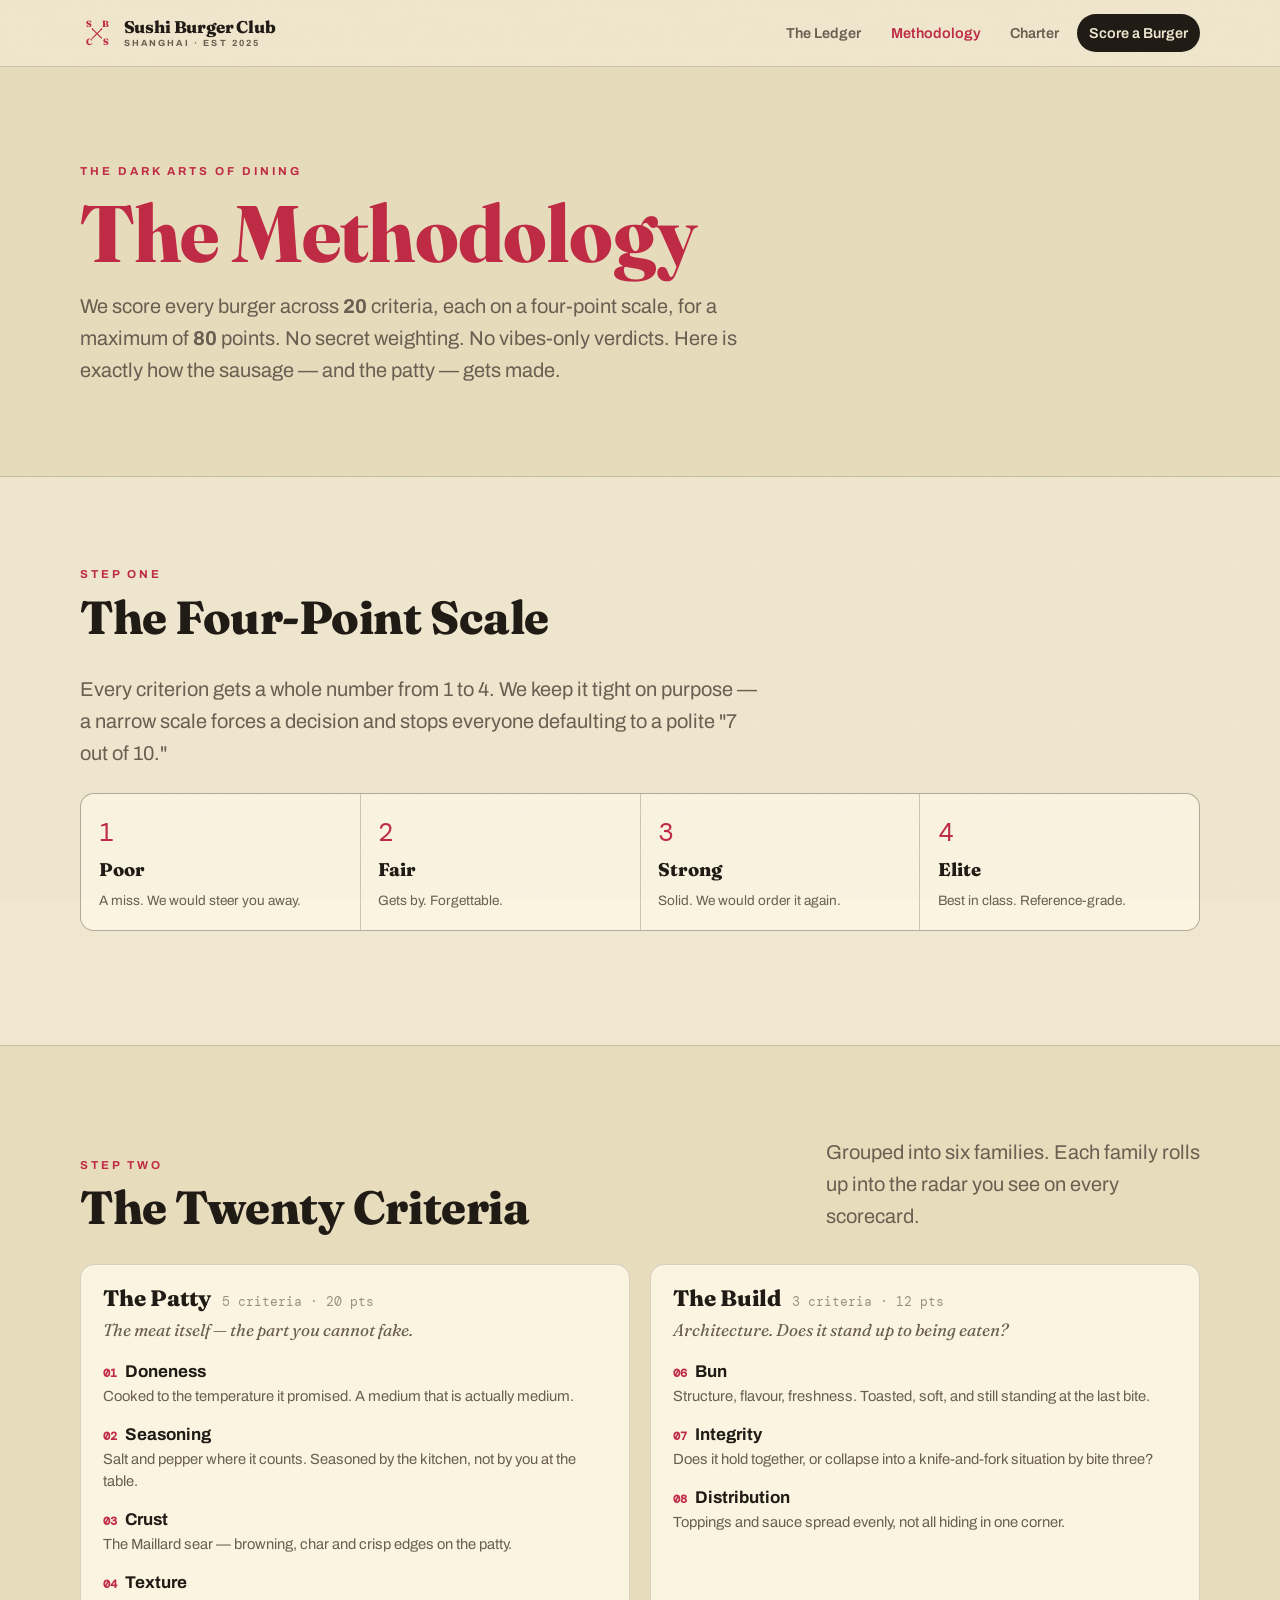
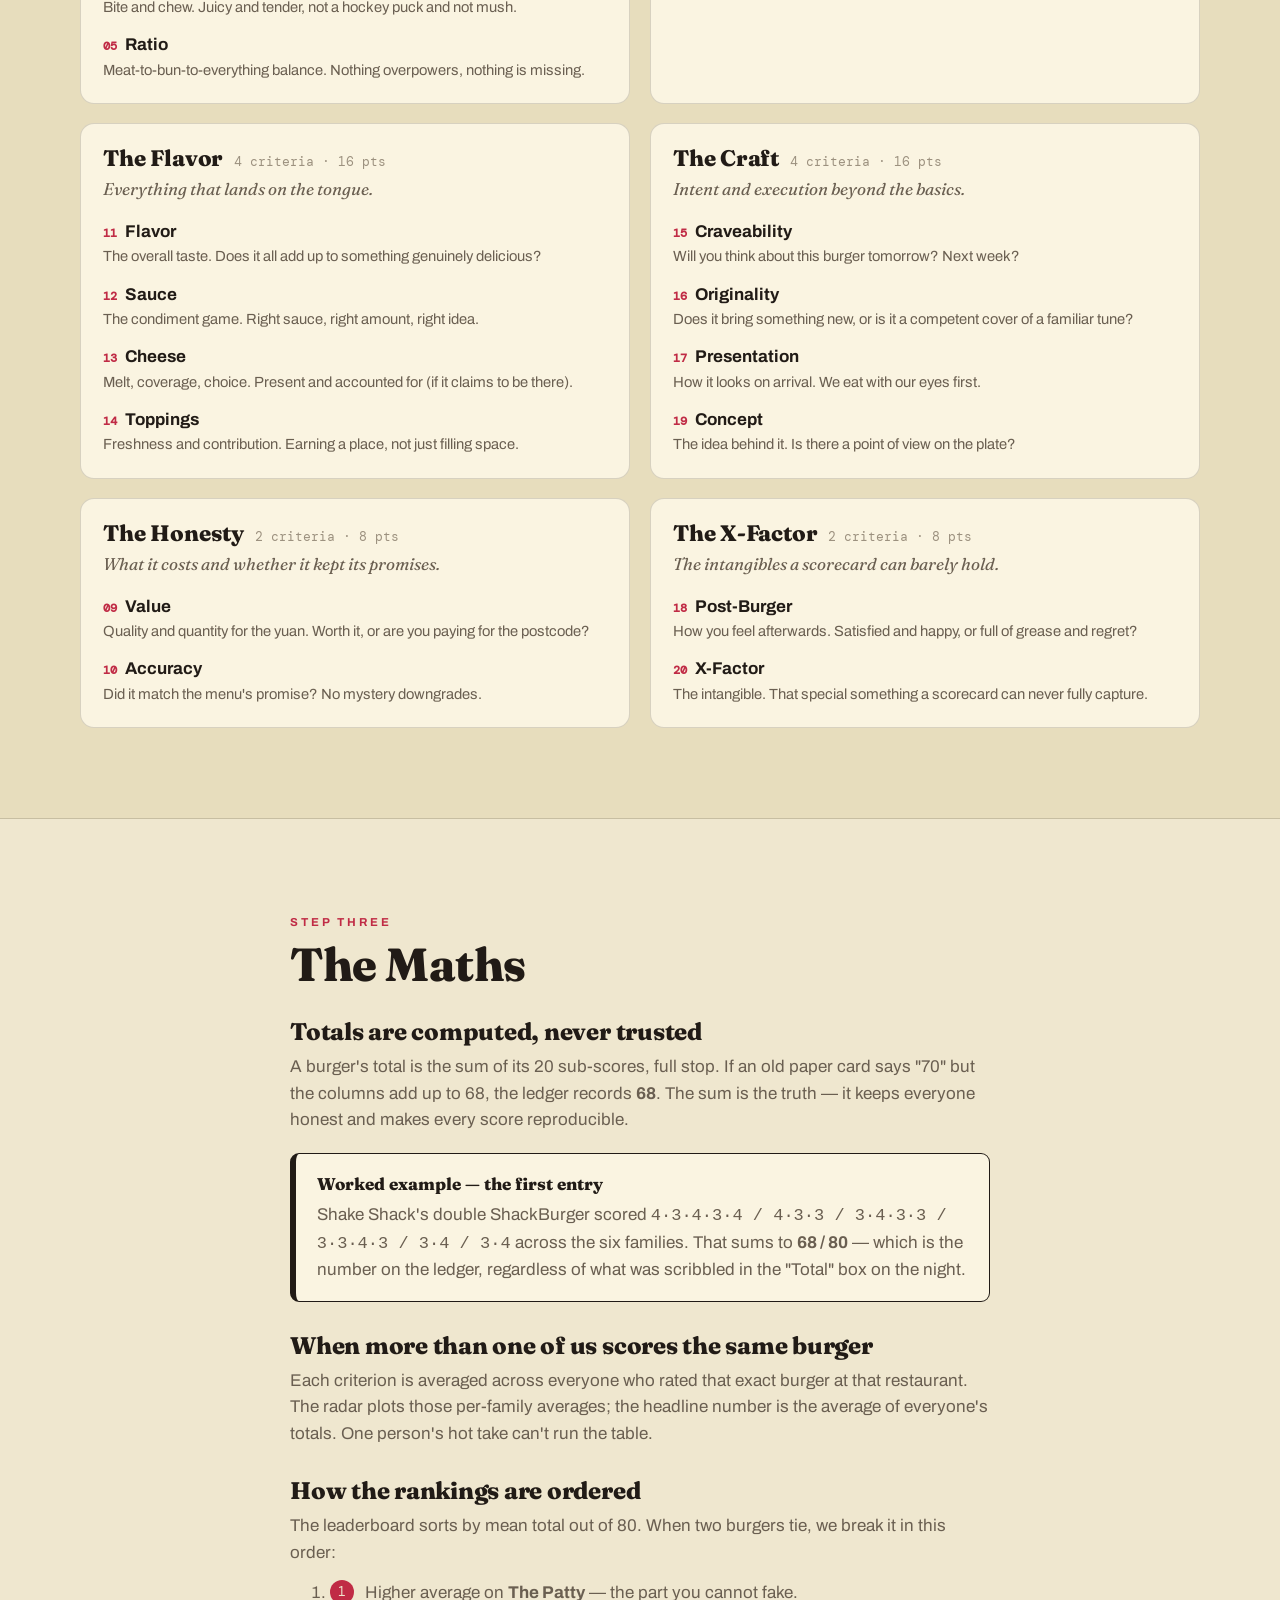
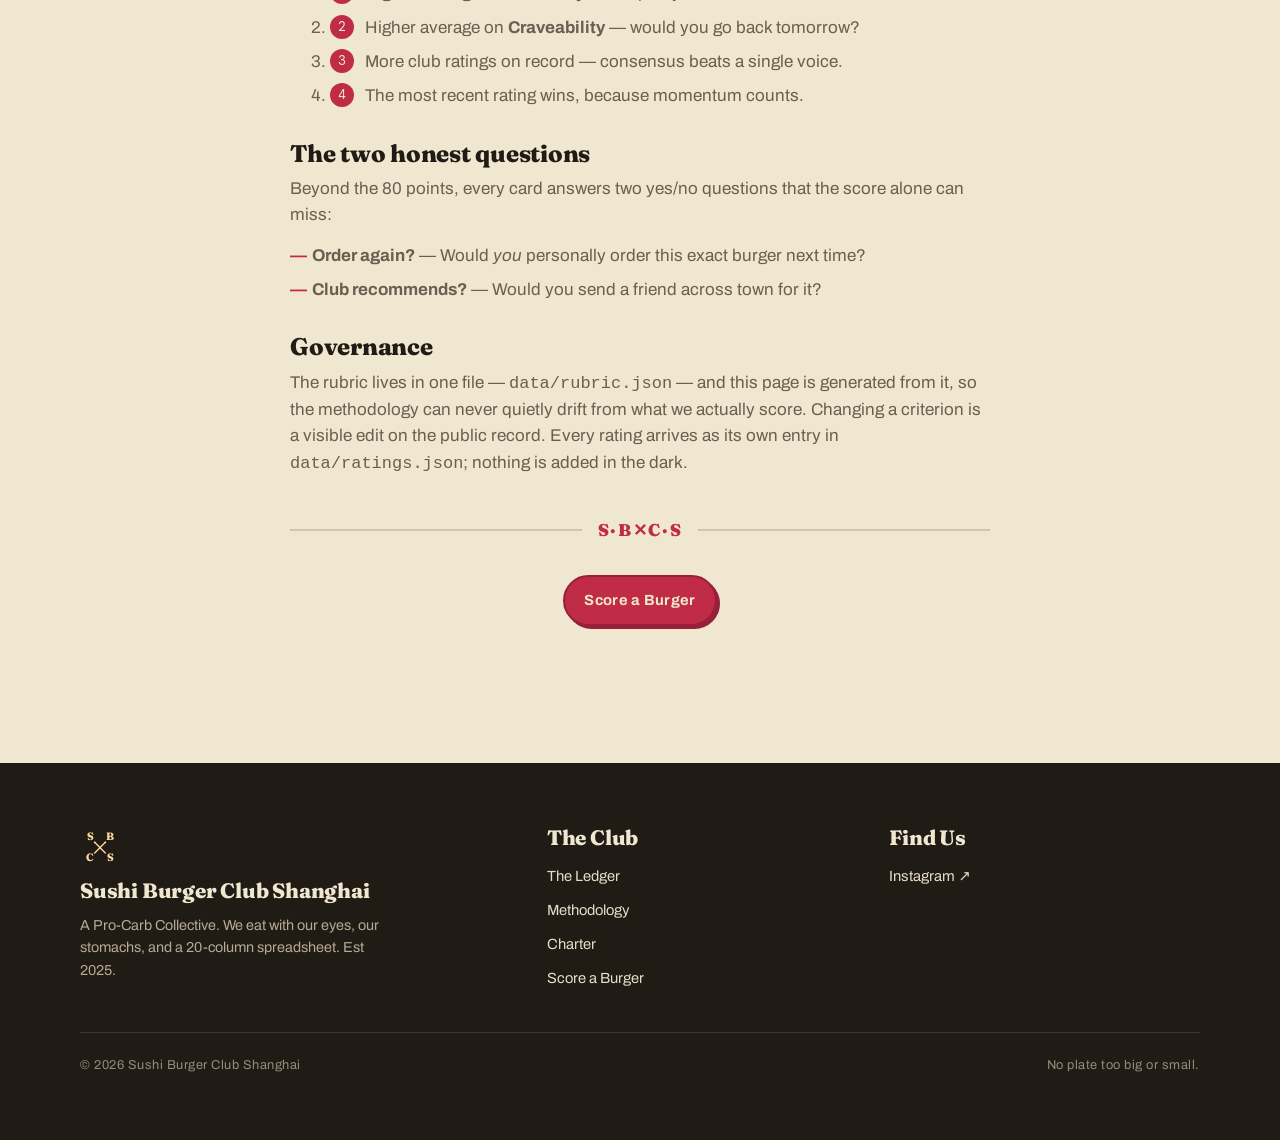
==== methodology.html @ 98be7079 "Initial commit: SBCS ledger, methodology, scorecard + Git-native backend The Sushi Burger Club Shang" ====
<!doctype html>
<html lang="en">
<head>
  <meta charset="utf-8" />
  <meta name="viewport" content="width=device-width, initial-scale=1" />
  <title>Methodology — Sushi Burger Club Shanghai</title>
  <meta name="description" content="How the Sushi Burger Club Shanghai scores a burger: 20 criteria, a 1–4 scale, and a fully transparent total. The sum is the truth." />
  <meta name="theme-color" content="#efe7cf" />
  <link rel="icon" href="assets/logo.svg" />
  <link rel="preconnect" href="https://fonts.googleapis.com" />
  <link rel="preconnect" href="https://fonts.gstatic.com" crossorigin />
  <link href="https://fonts.googleapis.com/css2?family=Archivo:ital,wght@0,400;0,500;0,600;0,700;0,800;1,500&family=DM+Mono:wght@400;500&family=Fraunces:ital,opsz,wght@0,9..144,400;0,9..144,600;0,9..144,800;0,9..144,900;1,9..144,600&display=swap" rel="stylesheet" />
  <link rel="stylesheet" href="assets/styles.css" />
</head>
<body>

  <header class="site-header">
    <nav class="wrap nav">
      <a class="brand" href="index.html" aria-label="Sushi Burger Club Shanghai home">
        <svg class="mark" viewBox="0 0 120 120" aria-hidden="true">
          <g fill="currentColor" font-family="Fraunces, Georgia, serif" font-weight="800" font-size="32" text-anchor="middle">
            <text x="30" y="40">S</text><text x="90" y="40">B</text><text x="30" y="101">C</text><text x="90" y="101">S</text>
          </g>
          <g stroke="currentColor" stroke-width="4" stroke-linecap="round"><line x1="44" y1="46" x2="76" y2="78"/><line x1="76" y1="46" x2="44" y2="78"/></g>
          <g fill="currentColor"><circle cx="44" cy="46" r="2.8"/><circle cx="76" cy="46" r="2.8"/></g>
        </svg>
        <span class="brand-text"><b>Sushi Burger Club</b><span>Shanghai · Est 2025</span></span>
      </a>
      <button class="nav-toggle" aria-label="Menu" aria-expanded="false"><span></span></button>
      <div class="nav-links" id="navLinks">
        <a href="index.html">The Ledger</a>
        <a href="methodology.html" class="active">Methodology</a>
        <a href="index.html#charter">Charter</a>
        <a href="score.html" class="cta">Score a Burger</a>
      </div>
    </nav>
  </header>

  <!-- hero -->
  <section class="band method-hero">
    <div class="wrap">
      <span class="eyebrow" data-reveal>The Dark Arts of Dining</span>
      <h1 style="font-size:clamp(2.6rem,7vw,5rem);color:var(--crimson);max-width:14ch;margin-top:.6rem" data-reveal>The Methodology</h1>
      <p class="lead" style="max-width:60ch;margin-top:1rem" data-reveal>
        We score every burger across <strong id="critTotal">20</strong> criteria, each on a four-point scale, for a maximum of
        <strong id="maxTotal">80</strong> points. No secret weighting. No vibes-only verdicts. Here is exactly how the sausage —
        and the patty — gets made.
      </p>
    </div>
  </section>

  <!-- the scale -->
  <section class="band">
    <div class="wrap">
      <div class="section-head" data-reveal>
        <div><span class="eyebrow">Step One</span><h2>The Four-Point Scale</h2></div>
      </div>
      <p class="lead" data-reveal style="max-width:62ch">Every criterion gets a whole number from 1 to 4. We keep it tight on purpose — a narrow scale forces a decision and stops everyone defaulting to a polite "7 out of 10."</p>
      <div class="scale-legend" id="scaleLegend" data-reveal></div>
    </div>
  </section>

  <!-- the 20 criteria -->
  <section class="band band--paper2">
    <div class="wrap">
      <div class="section-head" data-reveal>
        <div><span class="eyebrow">Step Two</span><h2>The Twenty Criteria</h2></div>
        <p class="lead" style="max-width:34ch">Grouped into six families. Each family rolls up into the radar you see on every scorecard.</p>
      </div>
      <div class="rubric-groups" id="rubricRoot"><!-- injected from rubric.json --></div>
    </div>
  </section>

  <!-- the maths -->
  <section class="band">
    <div class="wrap method-prose" data-reveal>
      <span class="eyebrow">Step Three</span>
      <h2 style="font-size:clamp(1.9rem,4vw,2.9rem);margin-top:.4rem">The Maths</h2>

      <h3>Totals are computed, never trusted</h3>
      <p>A burger's total is the sum of its 20 sub-scores, full stop. If an old paper card says "70" but the columns add up to 68, the ledger records <strong>68</strong>. The sum is the truth — it keeps everyone honest and makes every score reproducible.</p>

      <div class="callout">
        <div class="ct">Worked example — the first entry</div>
        <p style="margin:0">Shake Shack's double ShackBurger scored <code>4·3·4·3·4 / 4·3·3 / 3·4·3·3 / 3·3·4·3 / 3·4 / 3·4</code> across the six families. That sums to <strong>68 / 80</strong> — which is the number on the ledger, regardless of what was scribbled in the "Total" box on the night.</p>
      </div>

      <h3>When more than one of us scores the same burger</h3>
      <p>Each criterion is averaged across everyone who rated that exact burger at that restaurant. The radar plots those per-family averages; the headline number is the average of everyone's totals. One person's hot take can't run the table.</p>

      <h3>How the rankings are ordered</h3>
      <p>The leaderboard sorts by mean total out of 80. When two burgers tie, we break it in this order:</p>
      <ol>
        <li>Higher average on <strong>The Patty</strong> — the part you cannot fake.</li>
        <li>Higher average on <strong>Craveability</strong> — would you go back tomorrow?</li>
        <li>More club ratings on record — consensus beats a single voice.</li>
        <li>The most recent rating wins, because momentum counts.</li>
      </ol>

      <h3>The two honest questions</h3>
      <p>Beyond the 80 points, every card answers two yes/no questions that the score alone can miss:</p>
      <ul class="dash">
        <li><strong>Order again?</strong> — Would <em>you</em> personally order this exact burger next time?</li>
        <li><strong>Club recommends?</strong> — Would you send a friend across town for it?</li>
      </ul>

      <h3>Governance</h3>
      <p>The rubric lives in one file — <code>data/rubric.json</code> — and this page is generated from it, so the methodology can never quietly drift from what we actually score. Changing a criterion is a visible edit on the public record. Every rating arrives as its own entry in <code>data/ratings.json</code>; nothing is added in the dark.</p>

      <div class="chopstick-rule" style="margin-top:2.5rem"><span class="x">S·B✕C·S</span></div>
      <div style="text-align:center;margin-top:2rem">
        <a href="score.html" class="btn btn--crimson">Score a Burger</a>
      </div>
    </div>
  </section>

  <footer class="site-footer">
    <div class="wrap footer-grid">
      <div class="footer-col">
        <svg class="mark" viewBox="0 0 120 120" aria-hidden="true">
          <g fill="currentColor" font-family="Fraunces, Georgia, serif" font-weight="800" font-size="32" text-anchor="middle">
            <text x="30" y="40">S</text><text x="90" y="40">B</text><text x="30" y="101">C</text><text x="90" y="101">S</text>
          </g>
          <g stroke="currentColor" stroke-width="4" stroke-linecap="round"><line x1="44" y1="46" x2="76" y2="78"/><line x1="76" y1="46" x2="44" y2="78"/></g>
          <g fill="currentColor"><circle cx="44" cy="46" r="2.8"/><circle cx="76" cy="46" r="2.8"/></g>
        </svg>
        <h4>Sushi Burger Club Shanghai</h4>
        <p>A Pro-Carb Collective. We eat with our eyes, our stomachs, and a 20-column spreadsheet. Est 2025.</p>
      </div>
      <div class="footer-col">
        <h4>The Club</h4>
        <ul>
          <li><a href="index.html#leaderboard">The Ledger</a></li>
          <li><a href="methodology.html">Methodology</a></li>
          <li><a href="index.html#charter">Charter</a></li>
          <li><a href="score.html">Score a Burger</a></li>
        </ul>
      </div>
      <div class="footer-col">
        <h4>Find Us</h4>
        <ul><li><a href="https://www.instagram.com/sushi.burger.club/" target="_blank" rel="noopener">Instagram ↗</a></li></ul>
      </div>
    </div>
    <div class="wrap footer-bottom">
      <span>© <span id="year">2026</span> Sushi Burger Club Shanghai</span>
      <span>No plate too big or small.</span>
    </div>
  </footer>

  <script src="assets/app.js"></script>
</body>
</html>
---- assets/styles.css ----
/* ============================================================================
   Sushi Burger Club Shanghai — house style
   A Pro-Carb Collective · retro-editorial · cream / crimson / ink
   ========================================================================== */

:root {
  /* palette sampled from the club cover art */
  --paper:     #efe7cf;   /* page background, warm cream */
  --paper-2:   #e7ddbd;   /* deeper bands */
  --card:      #faf4e1;   /* card surface */
  --card-2:    #f4ecd3;   /* inset surface */
  --ink:       #211b16;   /* warm near-black */
  --ink-soft:  #6a5f51;   /* muted text */
  --ink-faint: #9c917f;
  --crimson:   #c02b45;   /* primary, sampled from the wordmark */
  --crimson-2: #97203a;   /* deep */
  --gold:      #d2942a;   /* accent / rules */
  --teal:      #3f7e89;   /* sushi-ribbon accent */
  --nori:      #2e4a3a;   /* deep green */
  --line:      rgba(33, 27, 22, .16);
  --line-soft: rgba(33, 27, 22, .08);

  --shadow:    0 1px 0 rgba(33,27,22,.04), 0 16px 30px -22px rgba(33,27,22,.45);
  --shadow-lg: 0 2px 0 rgba(33,27,22,.05), 0 40px 60px -36px rgba(33,27,22,.55);

  --serif: 'Fraunces', Georgia, 'Times New Roman', serif;
  --sans:  'Archivo', system-ui, -apple-system, 'Segoe UI', sans-serif;
  --mono:  'DM Mono', ui-monospace, 'SF Mono', Menlo, monospace;

  --maxw: 1120px;
  --radius: 14px;
  --radius-sm: 9px;
}

/* ----------------------------------------------------------------- reset -- */
*, *::before, *::after { box-sizing: border-box; }
* { margin: 0; }
html { -webkit-text-size-adjust: 100%; scroll-behavior: smooth; }
body {
  font-family: var(--sans);
  background: var(--paper);
  color: var(--ink);
  line-height: 1.55;
  font-size: 17px;
  -webkit-font-smoothing: antialiased;
  text-rendering: optimizeLegibility;
  overflow-x: hidden;
}
img, svg { display: block; max-width: 100%; }
a { color: inherit; text-decoration: none; }
button { font: inherit; color: inherit; cursor: pointer; background: none; border: none; }
input, select, textarea { font: inherit; color: inherit; }
ul { list-style: none; padding: 0; }

/* paper grain overlay */
body::before {
  content: "";
  position: fixed; inset: 0; z-index: 9999; pointer-events: none;
  opacity: .05; mix-blend-mode: multiply;
  background-image: url("data:image/svg+xml,%3Csvg xmlns='http://www.w3.org/2000/svg' width='160' height='160'%3E%3Cfilter id='n'%3E%3CfeTurbulence type='fractalNoise' baseFrequency='0.85' numOctaves='2' stitchTiles='stitch'/%3E%3C/filter%3E%3Crect width='100%25' height='100%25' filter='url(%23n)'/%3E%3C/svg%3E");
}

/* ------------------------------------------------------------ typography -- */
h1, h2, h3, h4 { font-family: var(--serif); font-weight: 800; line-height: 1.02; letter-spacing: -.01em; }
.font-mono { font-family: var(--mono); }

.eyebrow {
  font-family: var(--sans);
  font-weight: 700;
  text-transform: uppercase;
  letter-spacing: .26em;
  font-size: .72rem;
  color: var(--crimson);
}
.eyebrow.muted { color: var(--ink-soft); }

.lead { font-size: clamp(1.05rem, 1.6vw, 1.25rem); color: var(--ink-soft); line-height: 1.6; }

/* -------------------------------------------------------------- layout ---- */
.wrap { width: min(100% - 2.4rem, var(--maxw)); margin-inline: auto; }
.band { padding-block: clamp(3.2rem, 7vw, 5.6rem); }
.band--paper2 { background: var(--paper-2); border-block: 1px solid var(--line); }
.section-head { display: flex; align-items: flex-end; justify-content: space-between; gap: 1.5rem; flex-wrap: wrap; margin-bottom: 2rem; }
.section-head h2 { font-size: clamp(1.9rem, 4vw, 2.9rem); }
.section-head .eyebrow { display: block; margin-bottom: .6rem; }

.rule { height: 1px; background: var(--line); border: 0; }
.rule-dashed { border: 0; border-top: 2px dashed var(--line); }

/* chopstick divider */
.chopstick-rule { display: flex; align-items: center; gap: 1rem; color: var(--ink-faint); }
.chopstick-rule::before, .chopstick-rule::after { content: ""; flex: 1; height: 2px; background: var(--line); }
.chopstick-rule .x { font-family: var(--serif); color: var(--crimson); font-weight: 900; letter-spacing: .1em; }

/* ---------------------------------------------------------------- tags ---- */
.tag {
  display: inline-flex; align-items: center; gap: .4em;
  font-family: var(--sans); font-weight: 700;
  text-transform: uppercase; letter-spacing: .14em; font-size: .66rem;
  padding: .34em .7em; border-radius: 999px;
  border: 1.5px solid var(--ink); background: transparent; color: var(--ink);
  white-space: nowrap;
}
.tag--crimson { border-color: var(--crimson); color: var(--crimson); }
.tag--solid  { background: var(--ink); color: var(--paper); border-color: var(--ink); }
.tag--gold   { border-color: var(--gold); color: #8a5e10; }
.tag--teal   { border-color: var(--teal); color: var(--teal); }

.est {
  font-family: var(--sans); font-weight: 700; font-size: .62rem;
  letter-spacing: .28em; text-transform: uppercase;
  border: 1.5px solid var(--ink); padding: .26em .55em; color: var(--ink);
  display: inline-block;
}

/* starburst badge */
.starburst {
  --c: var(--crimson);
  display: grid; place-items: center; text-align: center;
  width: 122px; height: 122px; color: var(--paper);
  background: var(--c);
  font-family: var(--serif); font-style: italic; font-weight: 800;
  font-size: .82rem; line-height: 1.12; letter-spacing: .01em;
  padding: 1rem; transform: rotate(-9deg);
  clip-path: polygon(100% 50%,89.6% 58.8%,96.5% 70.7%,83.4% 73.6%,85.4% 86.9%,72.5% 83.2%,69.1% 96.2%,58.8% 87.6%,50% 100%,41.2% 87.6%,30.9% 96.2%,27.5% 83.2%,14.6% 86.9%,16.6% 73.6%,3.5% 70.7%,10.4% 58.8%,0% 50%,10.4% 41.2%,3.5% 29.3%,16.6% 26.4%,14.6% 13.1%,27.5% 16.8%,30.9% 3.8%,41.2% 12.4%,50% 0%,58.8% 12.4%,69.1% 3.8%,72.5% 16.8%,85.4% 13.1%,83.4% 26.4%,96.5% 29.3%,89.6% 41.2%);
}

/* --------------------------------------------------------------- buttons -- */
.btn {
  display: inline-flex; align-items: center; gap: .55em;
  font-family: var(--sans); font-weight: 700; font-size: .92rem;
  letter-spacing: .02em;
  padding: .8em 1.3em; border-radius: 999px;
  border: 2px solid var(--ink); background: var(--card);
  transition: transform .15s ease, box-shadow .15s ease, background .15s ease, color .15s ease;
  box-shadow: 3px 3px 0 var(--ink);
}
.btn:hover { transform: translate(-1px,-1px); box-shadow: 5px 5px 0 var(--ink); }
.btn:active { transform: translate(2px,2px); box-shadow: 1px 1px 0 var(--ink); }
.btn--crimson { background: var(--crimson); color: var(--paper); border-color: var(--crimson-2); box-shadow: 3px 3px 0 var(--crimson-2); }
.btn--crimson:hover { box-shadow: 5px 5px 0 var(--crimson-2); }
.btn--crimson:active { box-shadow: 1px 1px 0 var(--crimson-2); }
.btn--ghost { background: transparent; box-shadow: none; }
.btn--ghost:hover { background: var(--card); box-shadow: 3px 3px 0 var(--ink); }
.btn--sm { padding: .55em .95em; font-size: .82rem; box-shadow: 2px 2px 0 var(--ink); }

/* ---------------------------------------------------------------- header -- */
.site-header {
  position: sticky; top: 0; z-index: 100;
  background: color-mix(in srgb, var(--paper) 88%, transparent);
  backdrop-filter: saturate(1.2) blur(10px);
  border-bottom: 1px solid var(--line);
}
.nav { display: flex; align-items: center; justify-content: space-between; height: 66px; }
.brand { display: flex; align-items: center; gap: .6rem; }
.brand .mark { width: 34px; height: 34px; color: var(--crimson); }
.brand .brand-text { display: flex; flex-direction: column; line-height: 1; }
.brand .brand-text b { font-family: var(--serif); font-weight: 800; font-size: 1.06rem; letter-spacing: -.01em; }
.brand .brand-text span { font-size: .56rem; font-weight: 700; letter-spacing: .24em; text-transform: uppercase; color: var(--ink-soft); margin-top: 3px; }
.nav-links { display: flex; align-items: center; gap: .35rem; }
.nav-links a {
  font-family: var(--sans); font-weight: 600; font-size: .9rem;
  padding: .5rem .75rem; border-radius: 999px; color: var(--ink-soft);
  transition: color .15s, background .15s;
}
.nav-links a:hover { color: var(--ink); background: var(--card); }
.nav-links a.active { color: var(--crimson); }
.nav-links a.cta { color: var(--paper); background: var(--ink); }
.nav-links a.cta:hover { background: var(--crimson); }
.nav-toggle { display: none; width: 42px; height: 42px; border-radius: 10px; border: 1.5px solid var(--line); }
.nav-toggle span, .nav-toggle span::before, .nav-toggle span::after {
  content: ""; display: block; width: 18px; height: 2px; background: var(--ink); margin-inline: auto; position: relative;
}
.nav-toggle span::before { position: absolute; top: -6px; } .nav-toggle span::after { position: absolute; top: 6px; }

/* ----------------------------------------------------------------- hero --- */
.hero { position: relative; padding-top: clamp(2.5rem, 6vw, 4.5rem); padding-bottom: clamp(2.5rem, 5vw, 4rem); overflow: hidden; }
.hero-grid { display: grid; grid-template-columns: 1.15fr .85fr; gap: clamp(1.5rem, 4vw, 3.5rem); align-items: center; }
.hero-kicker { display: flex; align-items: center; gap: .8rem; margin-bottom: 1.4rem; flex-wrap: wrap; }
.hero h1 {
  font-size: clamp(3rem, 8.5vw, 6.4rem);
  color: var(--crimson);
  letter-spacing: -.02em; line-height: .92;
  font-variation-settings: "SOFT" 0, "WONK" 1;
}
.hero h1 .sh { color: var(--ink); display: block; }
.hero .tagline { font-family: var(--serif); font-style: italic; font-weight: 600; font-size: clamp(1.15rem, 2.4vw, 1.6rem); margin-top: 1rem; color: var(--ink); }
.hero .blurb { margin-top: 1.2rem; max-width: 46ch; }
.hero .hero-actions { display: flex; gap: .8rem; margin-top: 1.8rem; flex-wrap: wrap; }
.hero-figure { position: relative; }
.hero-figure .cover {
  width: 100%; border-radius: var(--radius); border: 2px solid var(--ink);
  box-shadow: var(--shadow-lg); background: #fbf8e3;
}
.hero-figure .starburst { position: absolute; top: -22px; left: -22px; z-index: 2; }
.hero-foot { display: flex; align-items: center; gap: 1.2rem; margin-top: 2.4rem; flex-wrap: wrap; color: var(--ink-soft); font-weight: 600; font-size: .8rem; letter-spacing: .16em; text-transform: uppercase; }
.hero-foot .dot { width: 5px; height: 5px; border-radius: 50%; background: var(--crimson); }

/* ----------------------------------------------------------------- stats -- */
.stats { display: grid; grid-template-columns: repeat(4, 1fr); gap: 1px; background: var(--line); border: 1px solid var(--line); border-radius: var(--radius); overflow: hidden; }
.stat { background: var(--card); padding: 1.5rem 1.4rem; }
.stat .num { font-family: var(--serif); font-weight: 900; font-size: clamp(2rem, 4.5vw, 3rem); color: var(--crimson); line-height: 1; }
.stat .lbl { display: block; margin-top: .5rem; font-weight: 600; font-size: .78rem; letter-spacing: .14em; text-transform: uppercase; color: var(--ink-soft); }
.stat .sub { display:block; margin-top: .2rem; font-size: .82rem; color: var(--ink-faint); }

/* ----------------------------------------------------------- leaderboard -- */
.lb-controls { display: flex; gap: .6rem; align-items: center; flex-wrap: wrap; margin-bottom: 1.4rem; }
.lb-controls .field-inline { display: inline-flex; align-items: center; gap: .45rem; }
.lb-controls label { font-size: .74rem; font-weight: 700; letter-spacing: .12em; text-transform: uppercase; color: var(--ink-soft); }
.select, .input {
  font-family: var(--sans); font-size: .9rem; font-weight: 500;
  background: var(--card); border: 1.5px solid var(--line); border-radius: 999px;
  padding: .5em .9em; color: var(--ink);
}
.select:focus, .input:focus { outline: 2px solid var(--crimson); outline-offset: 1px; border-color: var(--crimson); }
.lb-search { flex: 1; min-width: 180px; border-radius: 999px; }

.leaderboard { display: flex; flex-direction: column; gap: .8rem; }
.lb-row {
  display: grid; grid-template-columns: 54px 1fr auto;
  align-items: center; gap: 1rem;
  background: var(--card); border: 1.5px solid var(--line); border-radius: var(--radius);
  padding: 1rem 1.2rem; cursor: pointer;
  transition: border-color .15s, box-shadow .15s, transform .15s;
}
.lb-row:hover { border-color: var(--ink); box-shadow: var(--shadow); transform: translateY(-2px); }
.lb-row[aria-expanded="true"] { border-color: var(--crimson); border-bottom-left-radius: 0; border-bottom-right-radius: 0; box-shadow: var(--shadow); }
.lb-rank { font-family: var(--serif); font-weight: 900; font-size: 1.9rem; color: var(--ink-faint); text-align: center; line-height: 1; }
.lb-row:nth-child(1) .lb-rank, .lb-rank.is-top { color: var(--crimson); }
.lb-main .name { font-family: var(--serif); font-weight: 800; font-size: 1.25rem; line-height: 1.1; }
.lb-main .sub { font-size: .85rem; color: var(--ink-soft); margin-top: .25rem; }
.lb-main .meta { display: flex; gap: .4rem; flex-wrap: wrap; margin-top: .55rem; }
.lb-score { text-align: right; display: flex; flex-direction: column; align-items: flex-end; gap: .25rem; }
.lb-score .val { font-family: var(--mono); font-weight: 500; font-size: 1.85rem; color: var(--ink); line-height: 1; }
.lb-score .val b { color: var(--crimson); font-weight: 500; }
.lb-score .of { font-size: .72rem; color: var(--ink-faint); letter-spacing: .1em; }
.score-bar { width: 120px; height: 7px; border-radius: 999px; background: var(--card-2); overflow: hidden; border: 1px solid var(--line-soft); }
.score-bar > i { display: block; height: 100%; background: linear-gradient(90deg, var(--gold), var(--crimson)); border-radius: 999px; }

/* expanded detail */
.lb-detail {
  background: var(--card); border: 1.5px solid var(--crimson); border-top: none;
  border-bottom-left-radius: var(--radius); border-bottom-right-radius: var(--radius);
  padding: 1.4rem 1.4rem 1.6rem; margin-top: -.8rem; margin-bottom: .2rem;
  display: grid; grid-template-columns: 280px 1fr; gap: 1.8rem;
}
.detail-radar { display: flex; flex-direction: column; align-items: center; gap: .8rem; }
.detail-radar svg { width: 100%; max-width: 260px; height: auto; }
.detail-radar .legend { font-size: .76rem; color: var(--ink-soft); text-align: center; }
.detail-bars { display: grid; grid-template-columns: 1fr; gap: 1.3rem; }
.group-block .group-head { display: flex; align-items: baseline; justify-content: space-between; gap: .8rem; border-bottom: 2px solid var(--line); padding-bottom: .4rem; margin-bottom: .7rem; }
.group-block .group-head h4 { font-size: 1.05rem; }
.group-block .group-head .g-avg { font-family: var(--mono); font-size: .85rem; color: var(--crimson); }
.crit-grid { display: grid; grid-template-columns: repeat(auto-fill, minmax(180px, 1fr)); gap: .55rem .9rem; }
.crit { display: grid; grid-template-columns: 1fr auto; align-items: center; gap: .5rem; }
.crit .c-label { font-size: .82rem; color: var(--ink-soft); }
.crit .pips { display: inline-flex; gap: 3px; }
.crit .pip { width: 9px; height: 9px; border-radius: 2px; background: var(--card-2); border: 1px solid var(--line); }
.crit .pip.on { background: var(--crimson); border-color: var(--crimson-2); }
.detail-notes { grid-column: 1 / -1; }
.note-card { background: var(--card-2); border-left: 3px solid var(--gold); padding: .8rem 1rem; border-radius: 0 var(--radius-sm) var(--radius-sm) 0; }
.note-card .who { font-weight: 700; font-size: .82rem; letter-spacing: .04em; }
.note-card .who .date { color: var(--ink-faint); font-weight: 500; }
.note-card p { margin-top: .25rem; color: var(--ink-soft); font-size: .92rem; }
.verdicts { display: flex; gap: .8rem; flex-wrap: wrap; margin-top: .2rem; }
.verdict { display: inline-flex; align-items: center; gap: .4rem; font-size: .82rem; font-weight: 600; }
.verdict .yn { font-family: var(--mono); font-weight: 500; }
.verdict .yes { color: var(--nori); } .verdict .no { color: var(--crimson); }

/* ---------------------------------------------------------- methodology -- */
.method-hero { background: var(--paper-2); border-bottom: 1px solid var(--line); }
.scale-legend { display: grid; grid-template-columns: repeat(4, 1fr); gap: 1px; background: var(--line); border: 1px solid var(--line); border-radius: var(--radius); overflow: hidden; margin-block: 1.5rem; }
.scale-cell { background: var(--card); padding: 1.2rem 1.1rem; }
.scale-cell .n { font-family: var(--mono); font-size: 1.6rem; color: var(--crimson); }
.scale-cell .nm { font-family: var(--serif); font-weight: 800; font-size: 1.15rem; margin-top: .2rem; }
.scale-cell .gd { font-size: .85rem; color: var(--ink-soft); margin-top: .35rem; }

.rubric-groups { display: grid; grid-template-columns: repeat(2, 1fr); gap: 1.2rem; }
.rubric-card { background: var(--card); border: 1.5px solid var(--line); border-radius: var(--radius); padding: 1.4rem; }
.rubric-card .rc-head { display: flex; align-items: baseline; gap: .7rem; margin-bottom: .3rem; }
.rubric-card .rc-head h3 { font-size: 1.4rem; }
.rubric-card .rc-head .count { font-family: var(--mono); font-size: .8rem; color: var(--ink-faint); }
.rubric-card .rc-blurb { color: var(--ink-soft); font-style: italic; font-family: var(--serif); margin-bottom: 1rem; }
.rubric-card dl { display: grid; gap: .9rem; }
.rubric-card dt { font-weight: 700; display: flex; align-items: baseline; gap: .5rem; }
.rubric-card dt .crit-n { font-family: var(--mono); font-size: .72rem; color: var(--crimson); }
.rubric-card dd { color: var(--ink-soft); font-size: .92rem; line-height: 1.5; }

.method-prose { max-width: 70ch; }
.method-prose h3 { font-size: 1.5rem; margin-top: 2rem; margin-bottom: .6rem; }
.method-prose p { color: var(--ink-soft); margin-bottom: .9rem; }
.method-prose ol, .method-prose ul.dash { margin: .4rem 0 1rem 0; display: grid; gap: .5rem; }
.method-prose ol { counter-reset: step; }
.method-prose ol li { position: relative; padding-left: 2.2rem; color: var(--ink-soft); }
.method-prose ol li::before { counter-increment: step; content: counter(step); position: absolute; left: 0; top: 0; width: 1.5rem; height: 1.5rem; background: var(--crimson); color: var(--paper); border-radius: 50%; display: grid; place-items: center; font-family: var(--mono); font-size: .8rem; }
.method-prose ul.dash li { position: relative; padding-left: 1.4rem; color: var(--ink-soft); }
.method-prose ul.dash li::before { content: "—"; position: absolute; left: 0; color: var(--crimson); font-weight: 700; }
.callout { background: var(--card); border: 1.5px solid var(--ink); border-left-width: 6px; border-radius: var(--radius-sm); padding: 1.1rem 1.3rem; margin: 1.2rem 0; }
.callout .ct { font-family: var(--serif); font-weight: 800; margin-bottom: .3rem; }

/* ----------------------------------------------------------- score form -- */
.score-layout { display: grid; grid-template-columns: 1fr 320px; gap: 2rem; align-items: start; }
.scorecard { background: var(--card); border: 1.5px solid var(--line); border-radius: var(--radius); padding: clamp(1.2rem, 3vw, 2rem); }
.field-grid { display: grid; grid-template-columns: repeat(2, 1fr); gap: 1.1rem; }
.field { display: flex; flex-direction: column; gap: .35rem; }
.field.col-2 { grid-column: span 2; }
.field label { font-size: .74rem; font-weight: 700; letter-spacing: .12em; text-transform: uppercase; color: var(--ink-soft); }
.field .ctl {
  width: 100%; background: var(--card-2); border: 1.5px solid var(--line); border-radius: var(--radius-sm);
  padding: .7em .85em; color: var(--ink);
}
.field .ctl:focus { outline: 2px solid var(--crimson); outline-offset: 1px; border-color: var(--crimson); }
textarea.ctl { resize: vertical; min-height: 80px; font-family: var(--sans); }

.score-group { margin-top: 1.8rem; }
.score-group > .sg-head { display: flex; align-items: baseline; justify-content: space-between; border-bottom: 2px solid var(--line); padding-bottom: .4rem; margin-bottom: .9rem; }
.score-group > .sg-head h3 { font-size: 1.25rem; }
.score-group > .sg-head .sg-blurb { font-size: .8rem; color: var(--ink-faint); font-style: italic; font-family: var(--serif); }
.score-item { display: grid; grid-template-columns: 1fr auto; gap: .5rem 1rem; align-items: center; padding: .55rem 0; border-bottom: 1px dashed var(--line-soft); }
.score-item:last-child { border-bottom: none; }
.score-item .si-label { font-weight: 600; }
.score-item .si-desc { font-size: .82rem; color: var(--ink-faint); margin-top: .1rem; line-height: 1.4; }
.segmented { display: inline-flex; border: 1.5px solid var(--ink); border-radius: 999px; overflow: hidden; }
.segmented input { position: absolute; opacity: 0; pointer-events: none; }
.segmented label {
  font-family: var(--mono); font-size: .95rem; font-weight: 500;
  width: 40px; height: 38px; display: grid; place-items: center; cursor: pointer;
  border-left: 1.5px solid var(--ink); transition: background .12s, color .12s;
  user-select: none;
}
.segmented label:first-of-type { border-left: none; }
.segmented input:checked + label { background: var(--crimson); color: var(--paper); }
.segmented label:hover { background: var(--card-2); }
.segmented input:checked + label:hover { background: var(--crimson); }
.segmented input:focus-visible + label { outline: 2px solid var(--gold); outline-offset: -3px; }
.segmented--wide label { width: auto; min-width: 54px; padding-inline: .85rem; font-family: var(--sans); font-weight: 700; font-size: .82rem; }
.score-item.invalid .segmented { border-color: var(--crimson); box-shadow: 0 0 0 2px rgba(192,43,69,.18); }
.form-msg { margin-top: .8rem; padding: .7rem 1rem; border-radius: var(--radius-sm); font-size: .88rem; font-weight: 600; display: none; }
.form-msg.show { display: block; }
.form-msg.err { background: #f7e0e2; color: var(--crimson-2); border: 1.5px solid var(--crimson); }
.form-msg.ok { background: #e4efe2; color: var(--nori); border: 1.5px solid var(--nori); }
.out-actions { display: flex; gap: .6rem; flex-wrap: wrap; margin-bottom: .9rem; }

/* sticky scoreboard */
.scoreboard { position: sticky; top: 84px; }
.scoreboard-inner { background: var(--ink); color: var(--paper); border-radius: var(--radius); padding: 1.5rem; box-shadow: var(--shadow-lg); }
.scoreboard .sb-total { font-family: var(--mono); font-weight: 500; font-size: 3.4rem; line-height: 1; }
.scoreboard .sb-total b { color: #ffd9a0; font-weight: 500; }
.scoreboard .sb-of { color: #c9bda9; font-size: .85rem; letter-spacing: .1em; }
.scoreboard .sb-bar { height: 8px; background: rgba(255,255,255,.14); border-radius: 999px; margin: 1rem 0 1.2rem; overflow: hidden; }
.scoreboard .sb-bar > i { display: block; height: 100%; background: linear-gradient(90deg, var(--gold), var(--crimson)); width: 0; transition: width .3s ease; }
.scoreboard .sb-groups { display: grid; gap: .55rem; }
.sb-grp { display: grid; grid-template-columns: 1fr 38px; gap: .6rem; align-items: center; font-size: .82rem; }
.sb-grp .gmini { height: 5px; background: rgba(255,255,255,.14); border-radius: 999px; overflow: hidden; }
.sb-grp .gmini > i { display: block; height: 100%; background: var(--gold); width: 0; transition: width .3s; }
.sb-grp .gv { font-family: var(--mono); text-align: right; color: #e9dec9; }
.scoreboard .sb-progress { margin-top: 1.1rem; font-size: .78rem; color: #c9bda9; letter-spacing: .08em; text-transform: uppercase; }
.scoreboard .sb-cta { margin-top: 1.1rem; display: grid; gap: .55rem; }

.out-panel { display: none; margin-top: 1.4rem; }
.out-panel.show { display: block; }
.out-panel pre { background: var(--ink); color: #f3ead4; padding: 1rem; border-radius: var(--radius-sm); overflow: auto; font-family: var(--mono); font-size: .8rem; max-height: 320px; }

/* --------------------------------------------------------------- footer -- */
.site-footer { background: var(--ink); color: #e7dcc7; padding-block: clamp(2.6rem, 5vw, 4rem); margin-top: 3rem; }
.footer-grid { display: grid; grid-template-columns: 1.4fr 1fr 1fr; gap: 2rem; }
.footer-grid h4 { font-family: var(--serif); color: var(--paper); font-size: 1.3rem; margin-bottom: .8rem; }
.footer-grid .mark { width: 40px; height: 40px; color: #ffd9a0; margin-bottom: .8rem; }
.footer-grid p { color: #b6aa93; font-size: .9rem; max-width: 38ch; }
.footer-grid a { color: #e7dcc7; display: inline-flex; align-items: center; gap: .4rem; padding: .25rem 0; font-size: .92rem; }
.footer-grid a:hover { color: #ffd9a0; }
.footer-col ul { display: grid; gap: .2rem; }
.footer-bottom { display: flex; justify-content: space-between; gap: 1rem; flex-wrap: wrap; margin-top: 2.4rem; padding-top: 1.4rem; border-top: 1px solid rgba(255,255,255,.12); color: #968b76; font-size: .8rem; letter-spacing: .04em; }

/* --------------------------------------------------------------- reveal --- */
[data-reveal] { opacity: 0; transform: translateY(18px); transition: opacity .6s cubic-bezier(.2,.7,.3,1), transform .6s cubic-bezier(.2,.7,.3,1); }
[data-reveal].in { opacity: 1; transform: none; }
@media (prefers-reduced-motion: reduce) {
  [data-reveal] { opacity: 1; transform: none; transition: none; }
  html { scroll-behavior: auto; }
}

.empty-state { text-align: center; padding: 3rem 1rem; color: var(--ink-soft); }
.empty-state .big { font-family: var(--serif); font-size: 1.5rem; color: var(--ink); margin-bottom: .4rem; }

/* --------------------------------------------------------- responsive ---- */
@media (max-width: 900px) {
  .hero-grid { grid-template-columns: 1fr; }
  .hero-figure { max-width: 420px; }
  .rubric-groups { grid-template-columns: 1fr; }
  .score-layout { grid-template-columns: 1fr; }
  .scoreboard { position: static; }
  .lb-detail { grid-template-columns: 1fr; }
  .footer-grid { grid-template-columns: 1fr 1fr; }
}
@media (max-width: 680px) {
  body { font-size: 16px; }
  .nav-links { position: fixed; inset: 66px 0 auto 0; flex-direction: column; align-items: stretch; gap: 0;
    background: var(--paper); border-bottom: 1px solid var(--line); padding: .6rem; transform: translateY(-120%); transition: transform .25s ease; }
  .nav-links.open { transform: none; }
  .nav-links a { padding: .8rem 1rem; border-radius: 10px; }
  .nav-toggle { display: grid; place-items: center; }
  .stats { grid-template-columns: repeat(2, 1fr); }
  .scale-legend { grid-template-columns: repeat(2, 1fr); }
  .field-grid { grid-template-columns: 1fr; }
  .field.col-2 { grid-column: auto; }
  .footer-grid { grid-template-columns: 1fr; }
  .lb-row { grid-template-columns: 40px 1fr; }
  .lb-score { grid-column: 2; align-items: flex-start; text-align: left; flex-direction: row; align-items: baseline; gap: .6rem; margin-top: .4rem; }
  .score-bar { display: none; }
}
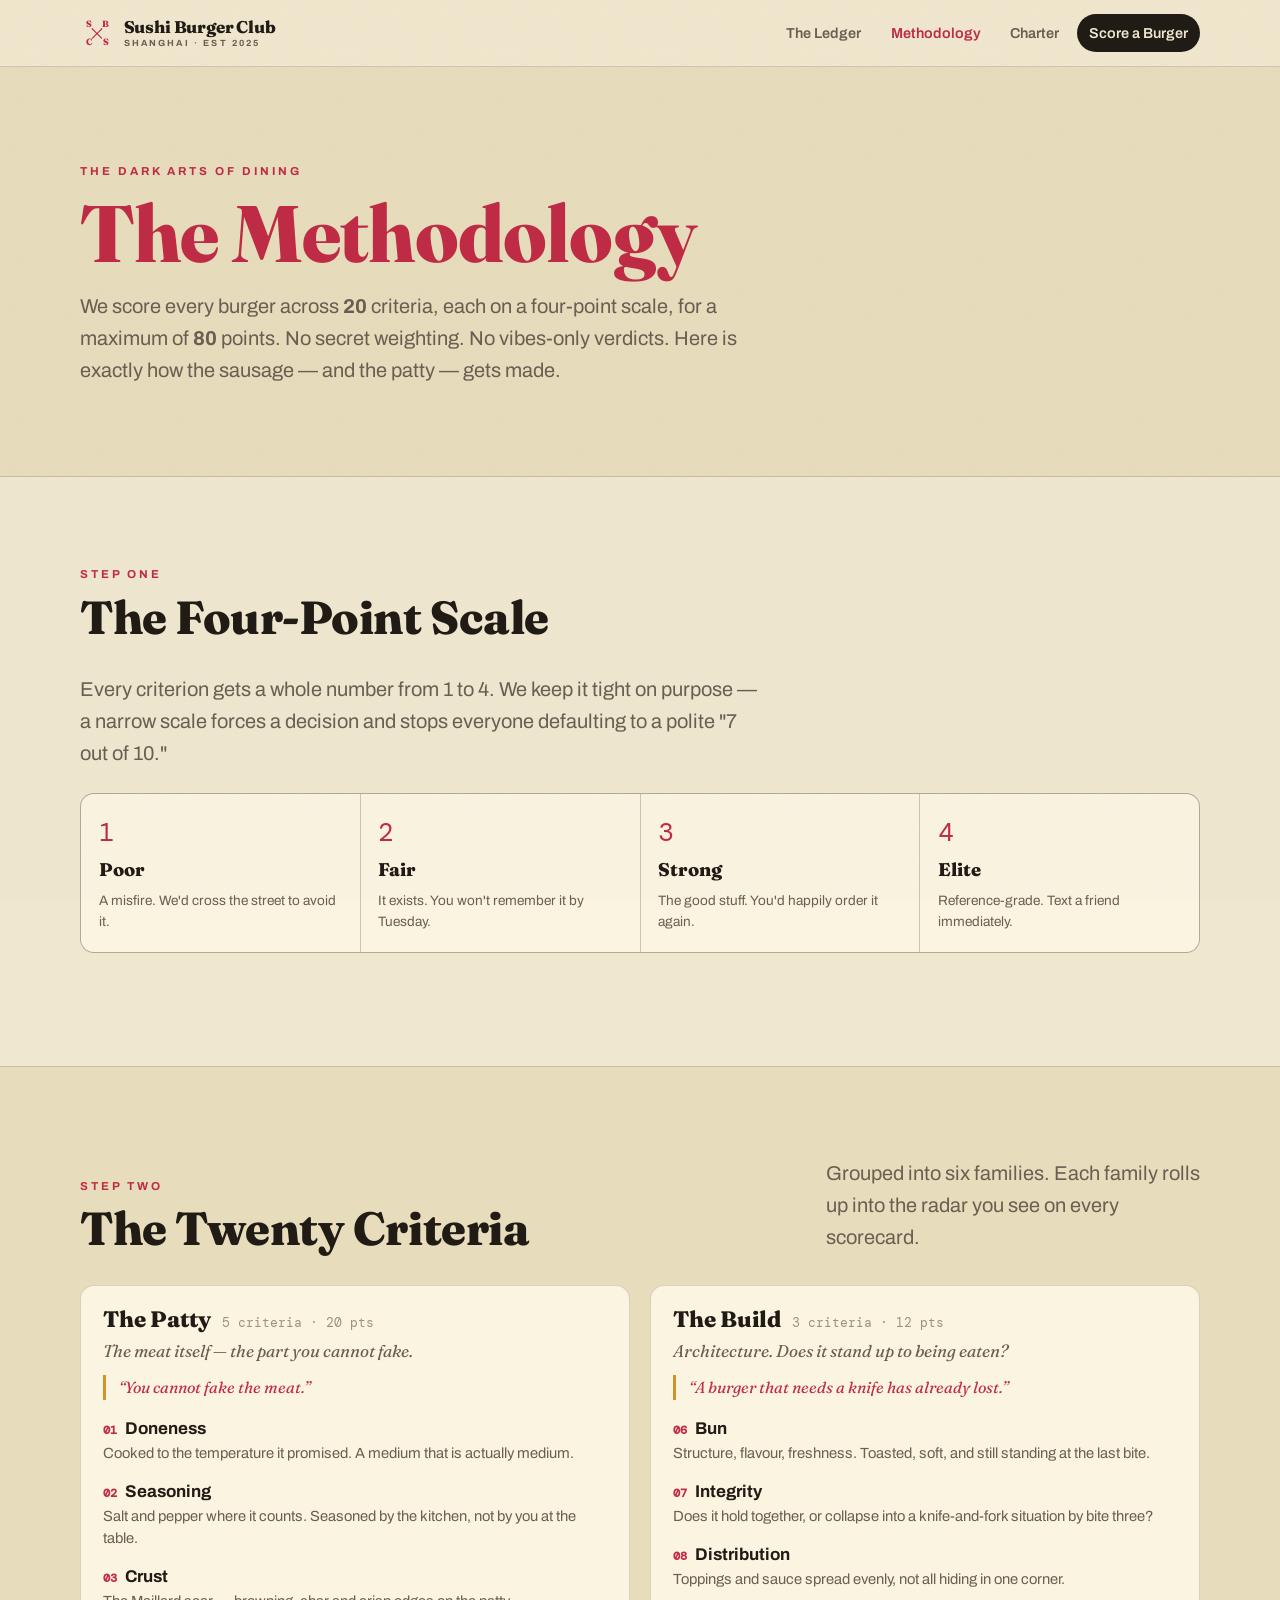
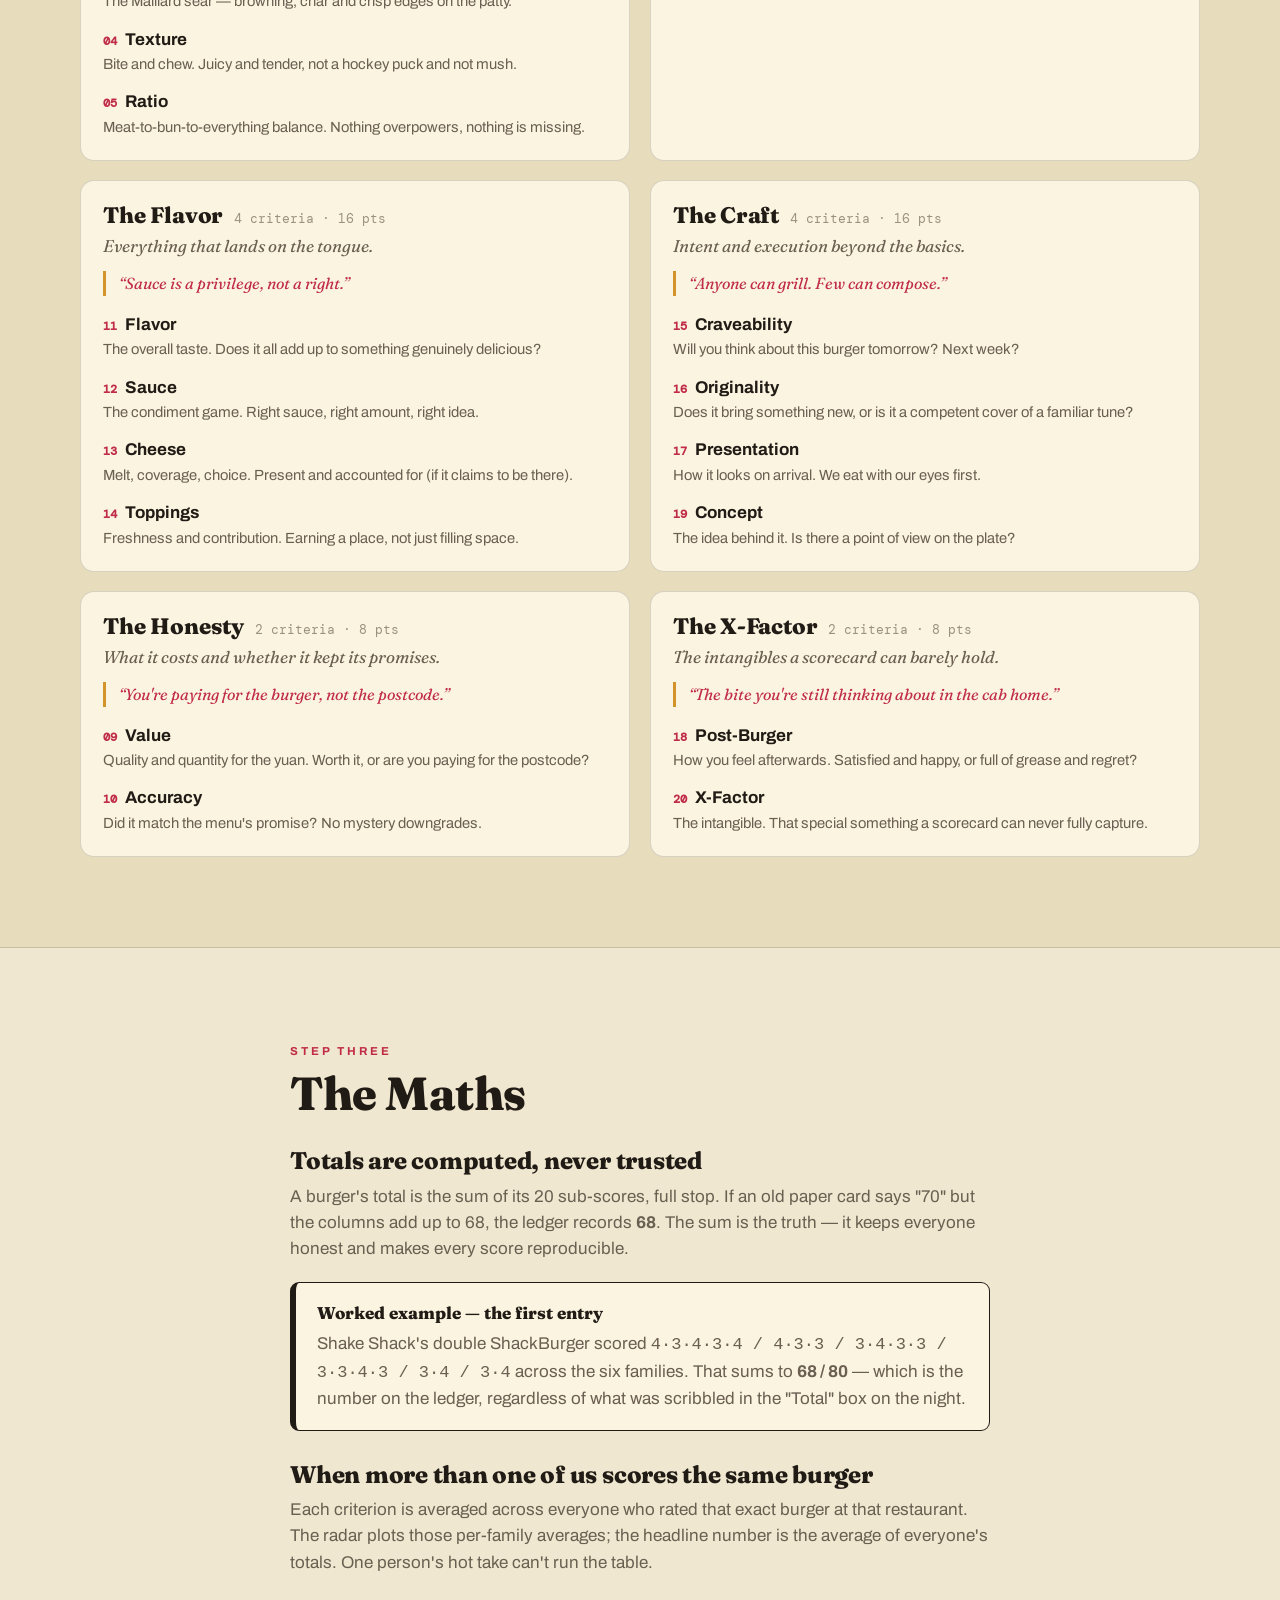
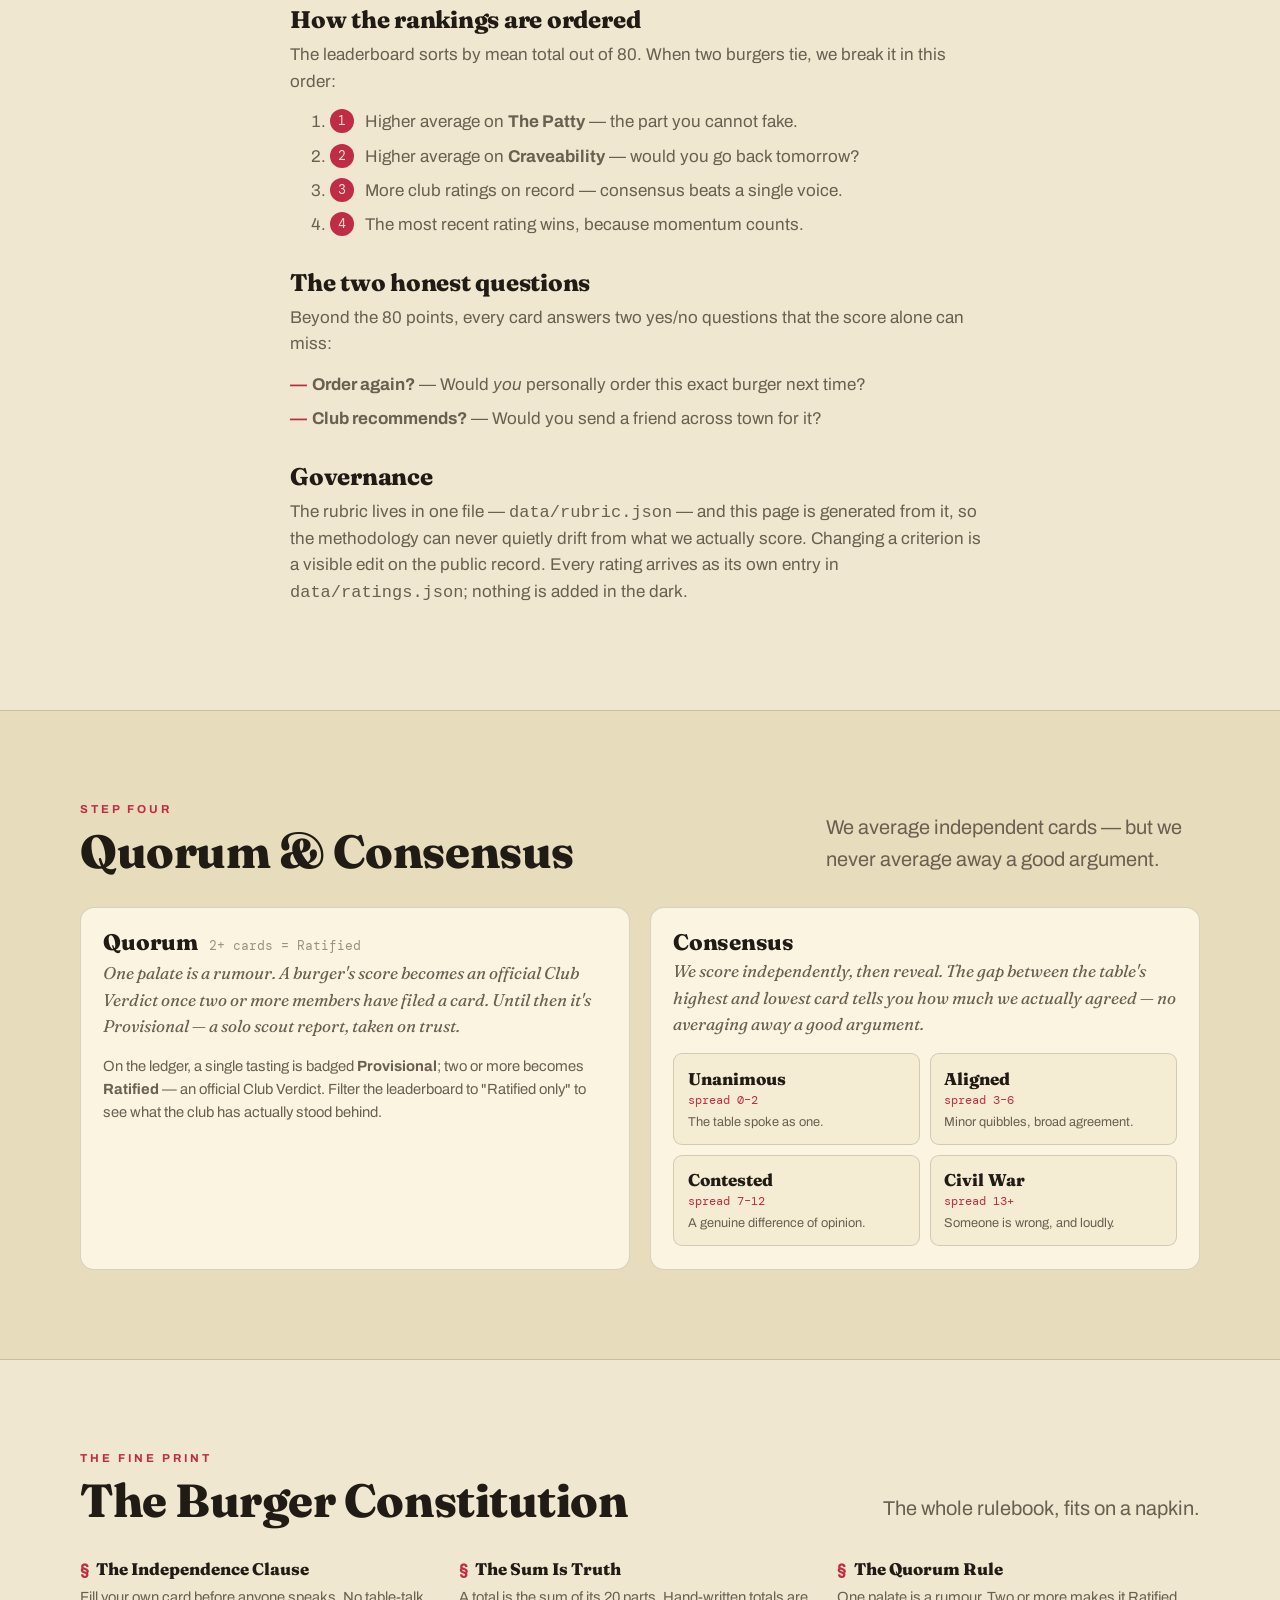
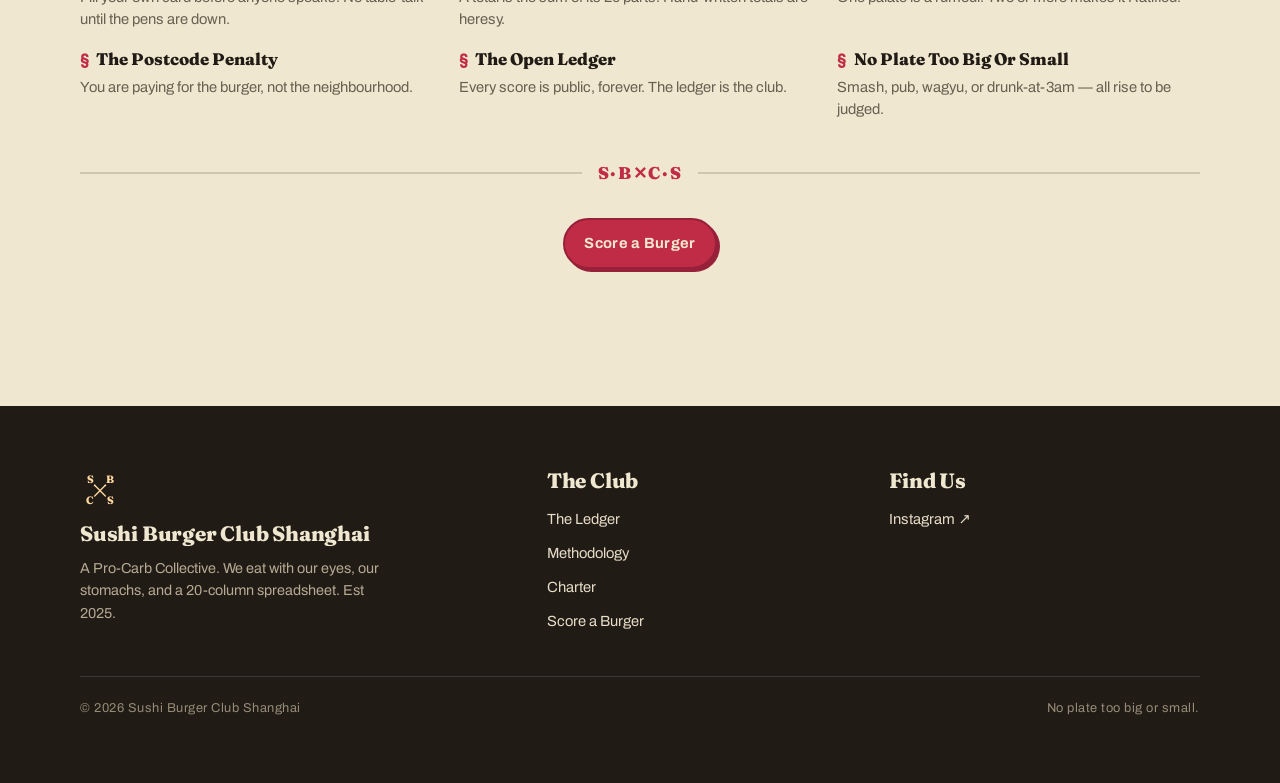
==== commit 24b6ffe4: "Add quorum/consensus, Hall of Fame, club personality + group-chat path - Quorum: 1 card = Provisiona" ====
--- a/methodology.html
+++ b/methodology.html
@@ -107,6 +107,39 @@
       <h3>Governance</h3>
       <p>The rubric lives in one file — <code>data/rubric.json</code> — and this page is generated from it, so the methodology can never quietly drift from what we actually score. Changing a criterion is a visible edit on the public record. Every rating arrives as its own entry in <code>data/ratings.json</code>; nothing is added in the dark.</p>
 
+    </div>
+  </section>
+
+  <!-- quorum & consensus -->
+  <section class="band band--paper2">
+    <div class="wrap">
+      <div class="section-head" data-reveal>
+        <div><span class="eyebrow">Step Four</span><h2>Quorum &amp; Consensus</h2></div>
+        <p class="lead" style="max-width:34ch">We average independent cards — but we never average away a good argument.</p>
+      </div>
+      <div class="rubric-groups">
+        <article class="rubric-card" data-reveal>
+          <div class="rc-head"><h3>Quorum</h3><span class="count">2+ cards = Ratified</span></div>
+          <p class="rc-blurb" id="quorumBlurb"></p>
+          <p style="color:var(--ink-soft);font-size:.92rem">On the ledger, a single tasting is badged <strong>Provisional</strong>; two or more becomes <strong>Ratified</strong> — an official Club Verdict. Filter the leaderboard to "Ratified only" to see what the club has actually stood behind.</p>
+        </article>
+        <article class="rubric-card" data-reveal>
+          <div class="rc-head"><h3>Consensus</h3></div>
+          <p class="rc-blurb" id="consensusBlurb"></p>
+          <div class="bands" id="consensusBands"></div>
+        </article>
+      </div>
+    </div>
+  </section>
+
+  <!-- constitution -->
+  <section class="band">
+    <div class="wrap">
+      <div class="section-head" data-reveal>
+        <div><span class="eyebrow">The Fine Print</span><h2>The Burger Constitution</h2></div>
+        <p class="lead" style="max-width:34ch">The whole rulebook, fits on a napkin.</p>
+      </div>
+      <dl class="clauses clauses--wide" id="constitutionList" data-reveal></dl>
       <div class="chopstick-rule" style="margin-top:2.5rem"><span class="x">S·B✕C·S</span></div>
       <div style="text-align:center;margin-top:2rem">
         <a href="score.html" class="btn btn--crimson">Score a Burger</a>
--- a/assets/styles.css
+++ b/assets/styles.css
@@ -383,7 +383,41 @@
 .empty-state { text-align: center; padding: 3rem 1rem; color: var(--ink-soft); }
 .empty-state .big { font-family: var(--serif); font-size: 1.5rem; color: var(--ink); margin-bottom: .4rem; }
 
+/* --------------------------------------------------- quorum / honours ---- */
+.check { display: inline-flex; align-items: center; gap: .45rem; font-size: .78rem; font-weight: 700; letter-spacing: .04em; color: var(--ink-soft); cursor: pointer; padding: .5em .4em; border-radius: 999px; }
+.check input { width: 16px; height: 16px; accent-color: var(--crimson); cursor: pointer; }
+.check:hover { color: var(--ink); }
+
+.doctrine { font-family: var(--serif); font-style: italic; color: var(--crimson); font-size: 1rem; margin: -.3rem 0 1rem; padding-left: .8rem; border-left: 3px solid var(--gold); }
+
+.hall { display: grid; grid-template-columns: repeat(4, 1fr); gap: 1rem; }
+.honour { background: var(--card); border: 1.5px solid var(--line); border-radius: var(--radius); padding: 1.3rem 1.2rem; text-align: center; transition: transform .15s, box-shadow .15s, border-color .15s; }
+.honour:hover { transform: translateY(-3px); box-shadow: var(--shadow); border-color: var(--ink); }
+.honour-emoji { font-size: 1.9rem; line-height: 1; }
+.honour-name { font-family: var(--serif); font-weight: 800; font-size: 1.15rem; margin-top: .5rem; }
+.honour-desc { font-size: .78rem; color: var(--ink-faint); margin-top: .3rem; min-height: 2.4em; }
+.honour-burger { font-weight: 700; margin-top: .8rem; border-top: 1px solid var(--line); padding-top: .8rem; }
+.honour-where { font-size: .82rem; color: var(--ink-soft); }
+.honour-val { font-family: var(--mono); color: var(--crimson); margin-top: .3rem; }
+.honour-val .prov { font-family: var(--sans); font-size: .6rem; text-transform: uppercase; letter-spacing: .1em; color: var(--ink-faint); border: 1px solid var(--line); border-radius: 4px; padding: 0 .3em; vertical-align: middle; }
+
+.clauses { display: grid; gap: 1rem; }
+.clauses--wide { grid-template-columns: repeat(3, 1fr); }
+.clause dt { font-family: var(--serif); font-weight: 800; font-size: 1.05rem; display: flex; align-items: baseline; gap: .45rem; }
+.clause dt::before { content: "§"; color: var(--crimson); font-family: var(--mono); font-size: .9em; }
+.clause dd { color: var(--ink-soft); font-size: .92rem; margin-top: .2rem; line-height: 1.5; }
+
+.bands { display: grid; grid-template-columns: repeat(2, 1fr); gap: .6rem; margin-top: 1rem; }
+.band-cell { background: var(--card-2); border: 1px solid var(--line); border-radius: var(--radius-sm); padding: .7rem .85rem; }
+.band-cell .bl { font-family: var(--serif); font-weight: 800; }
+.band-cell .bn { font-family: var(--mono); font-size: .72rem; color: var(--crimson); }
+.band-cell .bnote { font-size: .8rem; color: var(--ink-soft); margin-top: .2rem; }
+
+.share-note { background: var(--card-2); border: 1.5px dashed var(--line); border-radius: var(--radius-sm); padding: .9rem 1.1rem; margin-top: 1.2rem; font-size: .88rem; color: var(--ink-soft); }
+.share-note b { color: var(--ink); }
+
 /* --------------------------------------------------------- responsive ---- */
+@media (max-width: 980px) { .hall { grid-template-columns: repeat(2, 1fr); } .clauses--wide { grid-template-columns: repeat(2, 1fr); } }
 @media (max-width: 900px) {
   .hero-grid { grid-template-columns: 1fr; }
   .hero-figure { max-width: 420px; }
@@ -408,4 +442,7 @@
   .lb-row { grid-template-columns: 40px 1fr; }
   .lb-score { grid-column: 2; align-items: flex-start; text-align: left; flex-direction: row; align-items: baseline; gap: .6rem; margin-top: .4rem; }
   .score-bar { display: none; }
-}
+  .hall { grid-template-columns: 1fr 1fr; }
+  .clauses--wide { grid-template-columns: 1fr; }
+  .bands { grid-template-columns: 1fr; }
+}
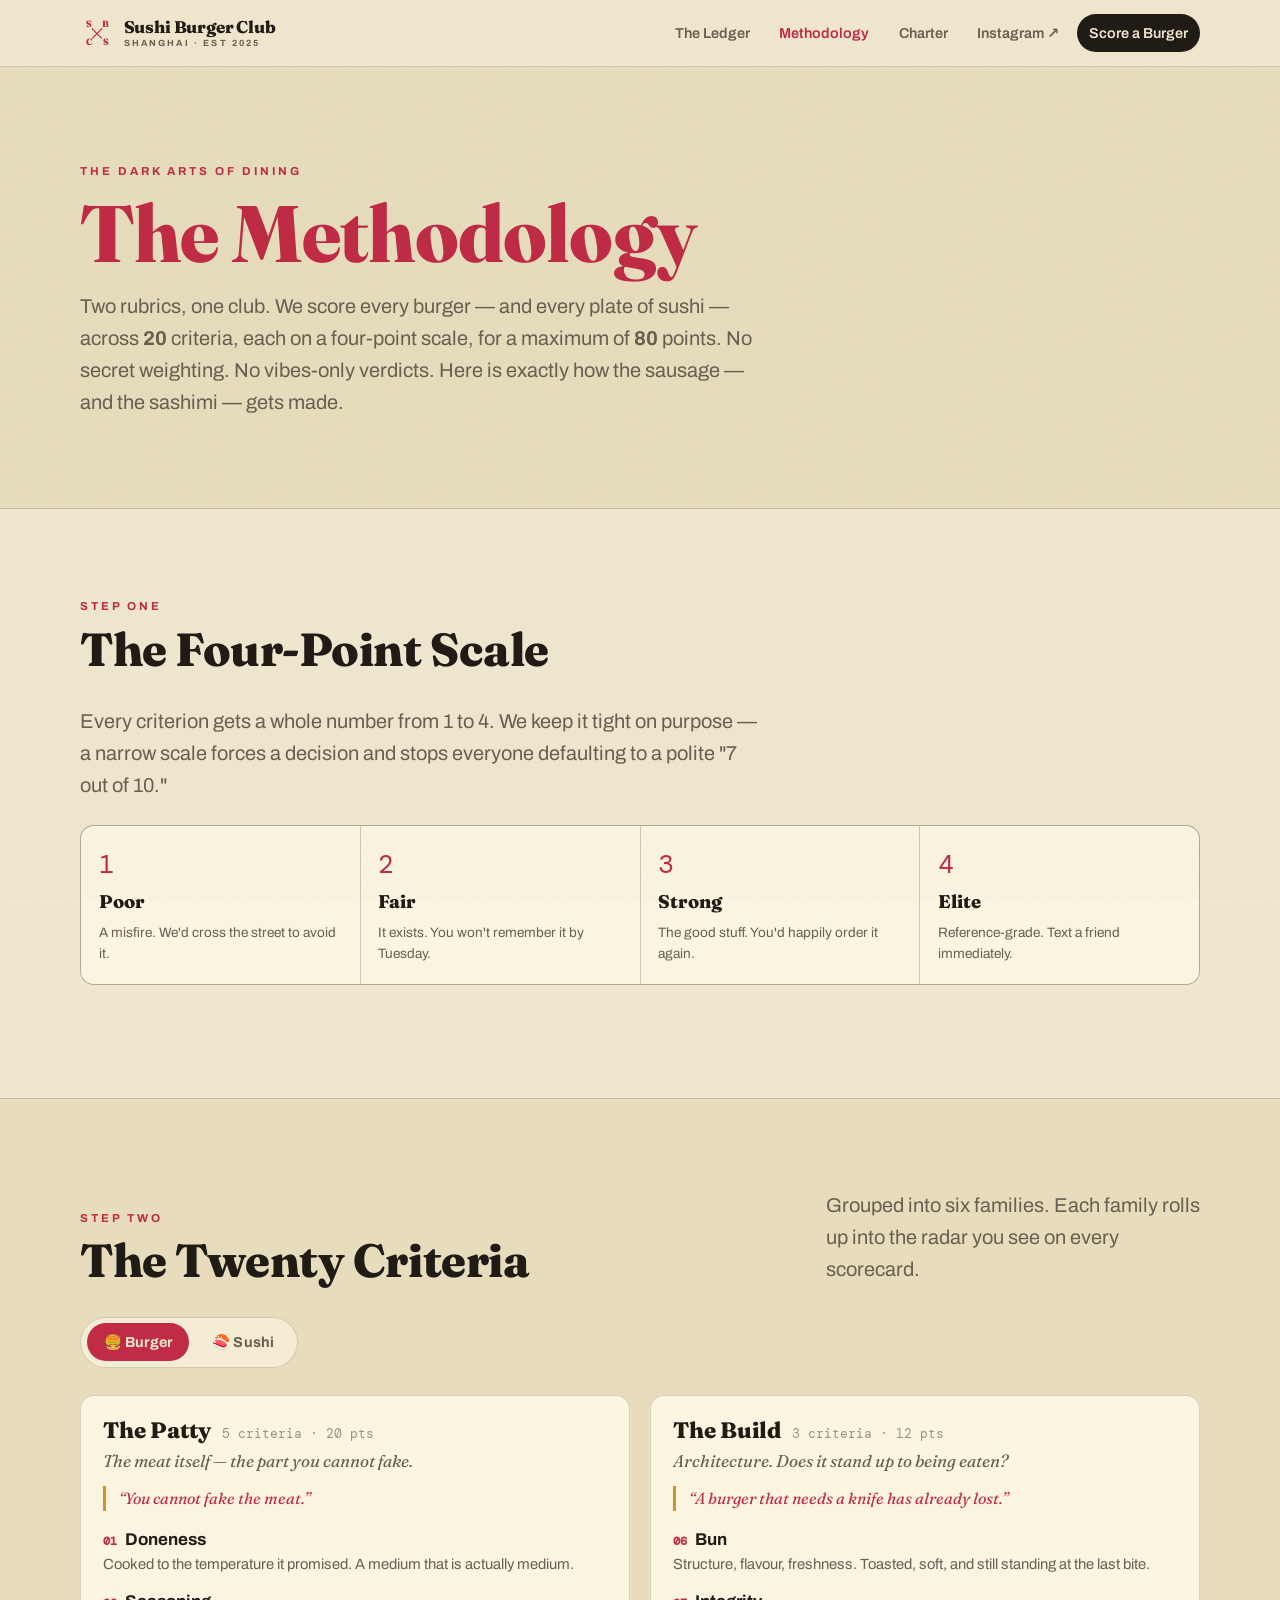
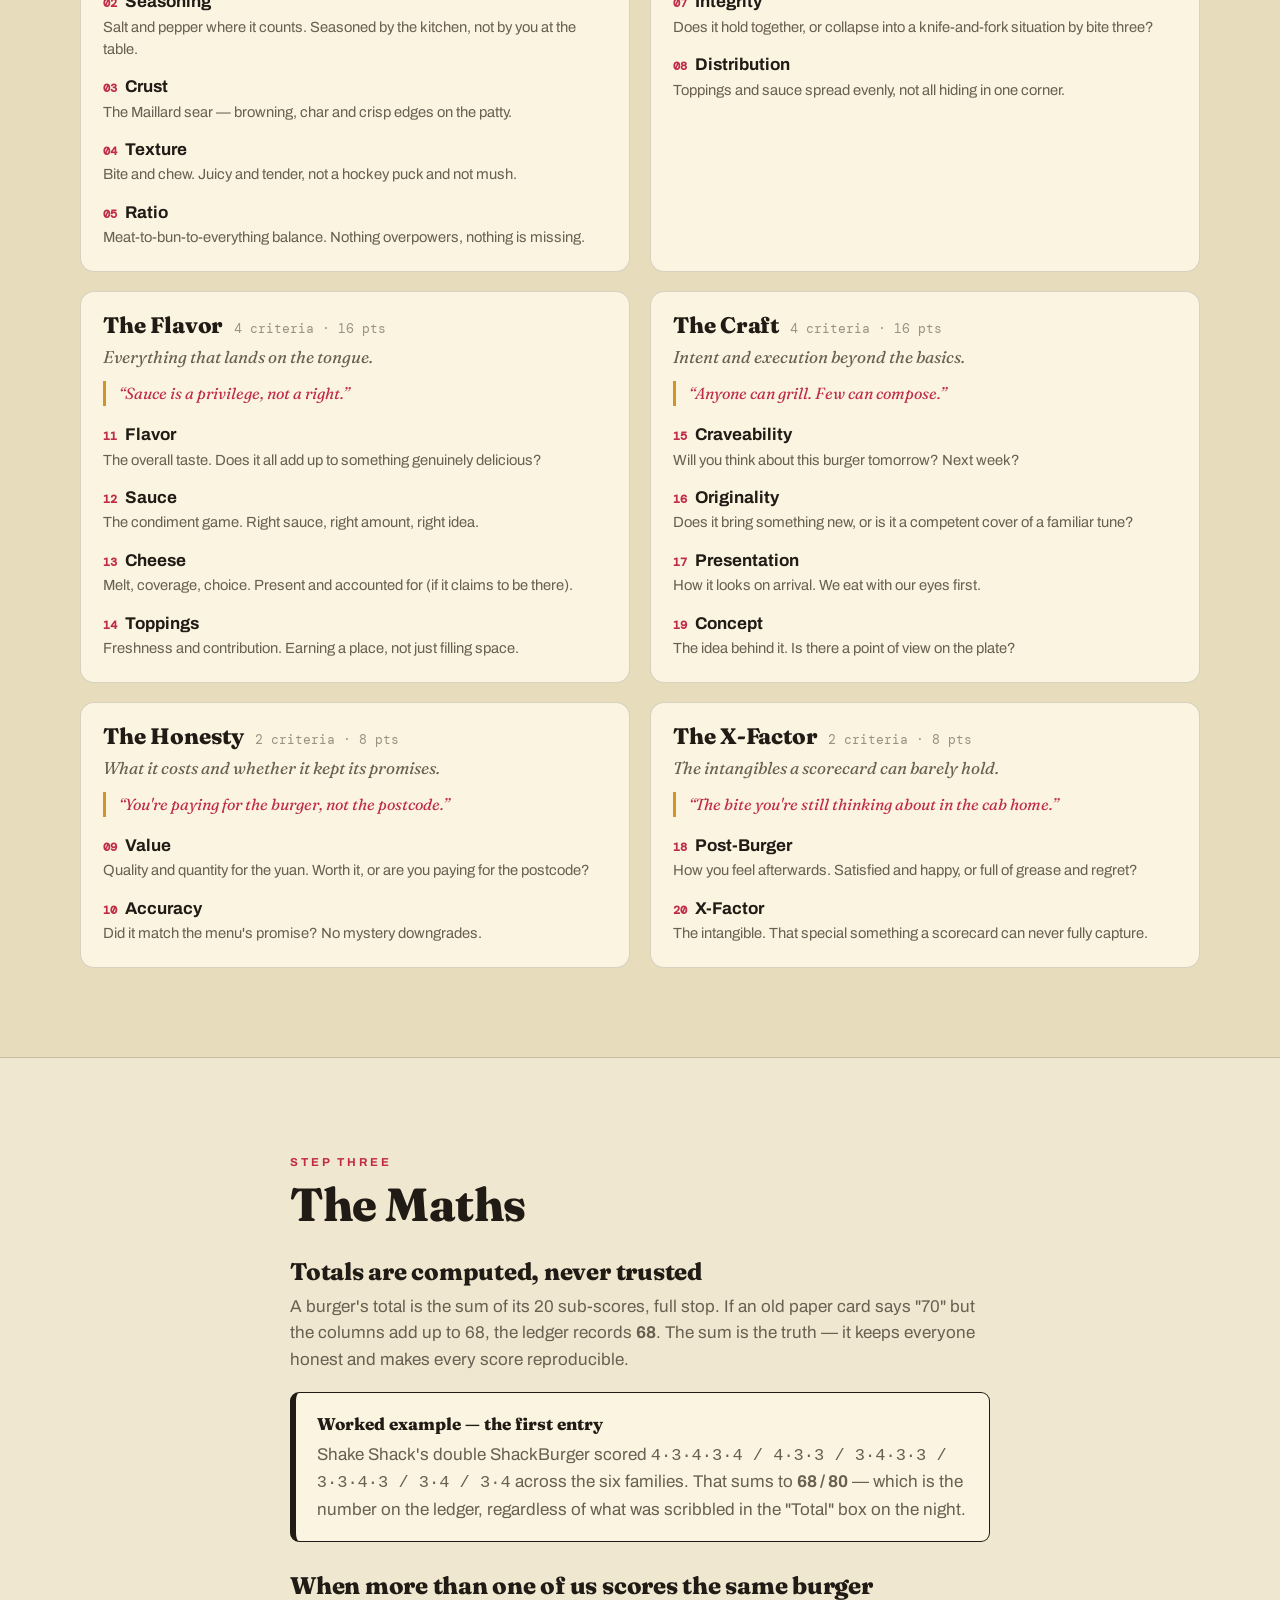
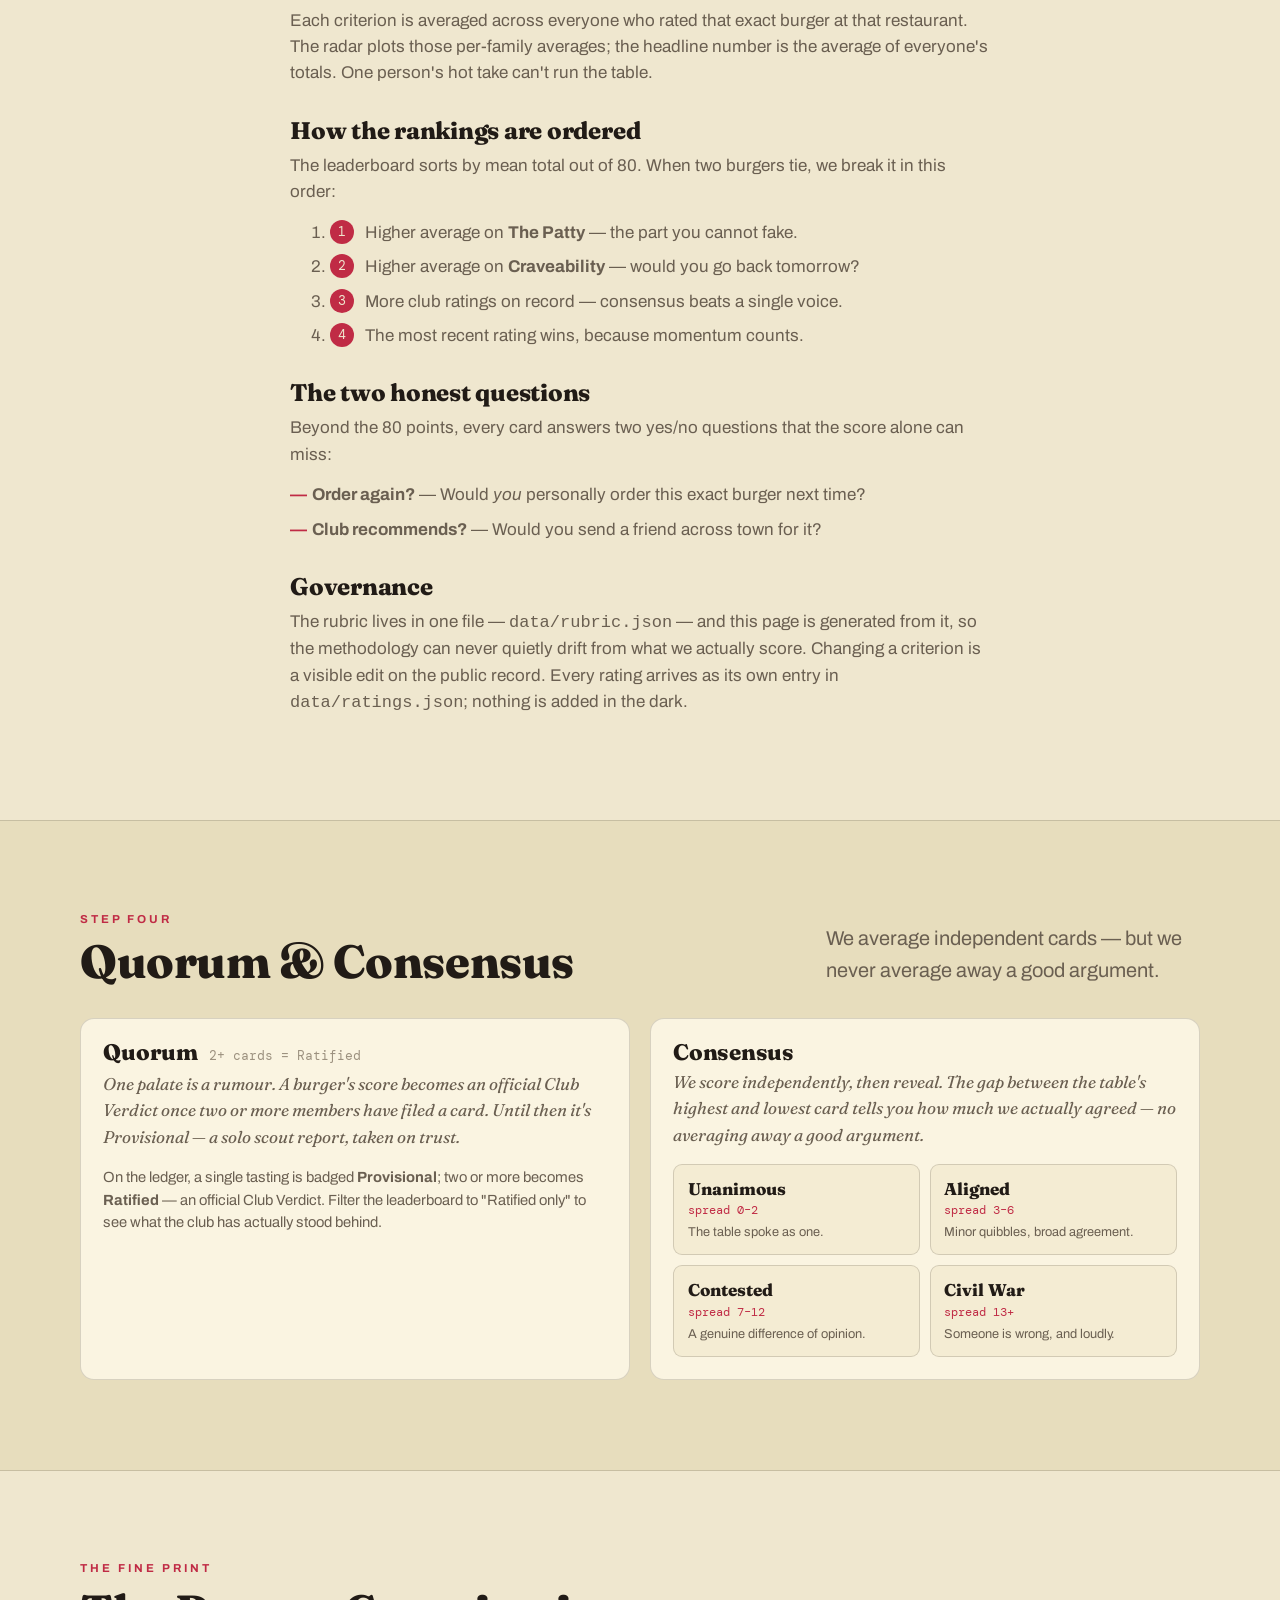
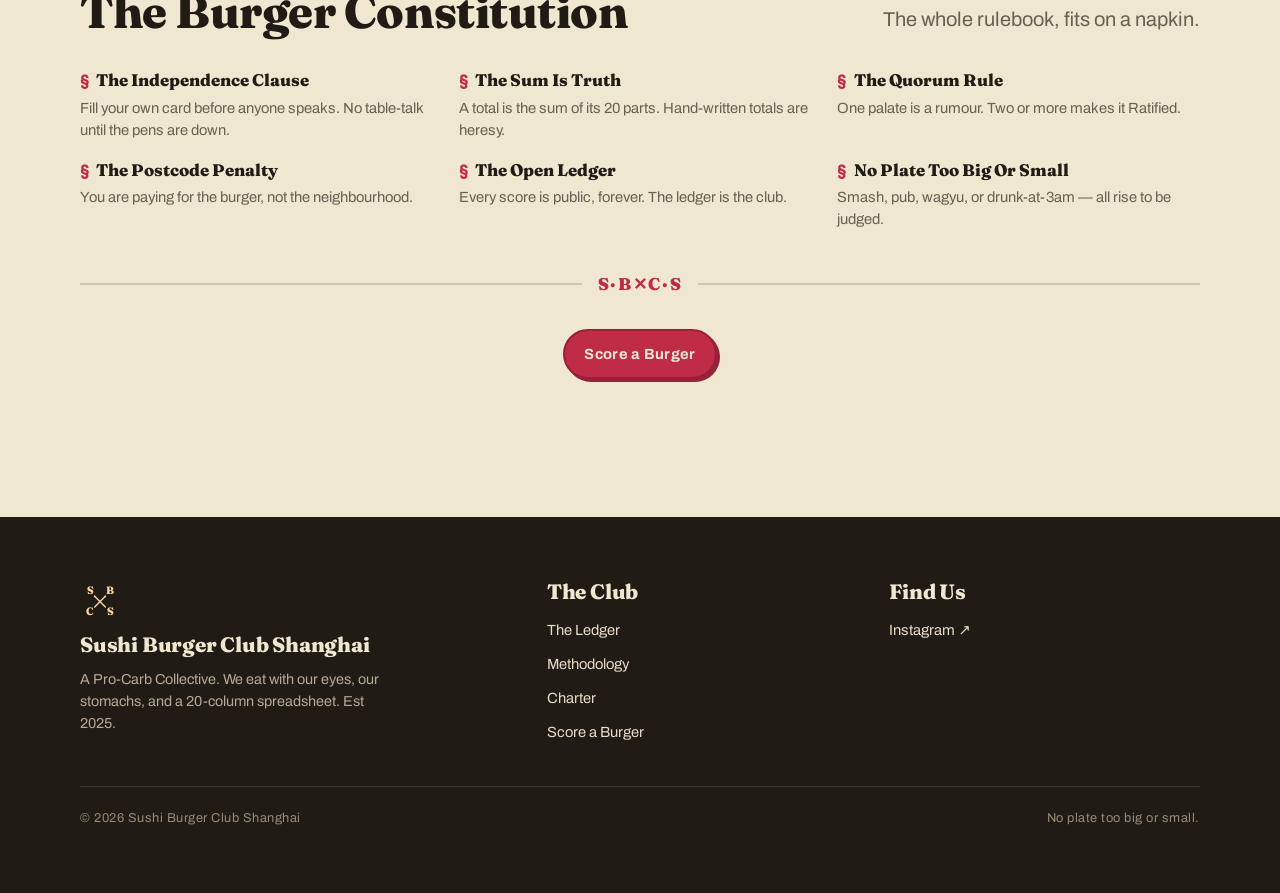
==== commit a3818c34: "Add sushi category, 7 members, rater dropdown + Instagram link - Sushi is now a first-class category" ====
--- a/methodology.html
+++ b/methodology.html
@@ -31,6 +31,7 @@
         <a href="index.html">The Ledger</a>
         <a href="methodology.html" class="active">Methodology</a>
         <a href="index.html#charter">Charter</a>
+        <a href="https://www.instagram.com/sushi.burger.club/" target="_blank" rel="noopener">Instagram ↗</a>
         <a href="score.html" class="cta">Score a Burger</a>
       </div>
     </nav>
@@ -41,10 +42,11 @@
     <div class="wrap">
       <span class="eyebrow" data-reveal>The Dark Arts of Dining</span>
       <h1 style="font-size:clamp(2.6rem,7vw,5rem);color:var(--crimson);max-width:14ch;margin-top:.6rem" data-reveal>The Methodology</h1>
-      <p class="lead" style="max-width:60ch;margin-top:1rem" data-reveal>
-        We score every burger across <strong id="critTotal">20</strong> criteria, each on a four-point scale, for a maximum of
-        <strong id="maxTotal">80</strong> points. No secret weighting. No vibes-only verdicts. Here is exactly how the sausage —
-        and the patty — gets made.
+      <p class="lead" style="max-width:62ch;margin-top:1rem" data-reveal>
+        Two rubrics, one club. We score every burger — and every plate of sushi — across
+        <strong id="critTotal">20</strong> criteria, each on a four-point scale, for a maximum of
+        <strong id="maxTotal">80</strong> points. No secret weighting. No vibes-only verdicts. Here is exactly how
+        the sausage — and the sashimi — gets made.
       </p>
     </div>
   </section>
@@ -67,6 +69,7 @@
         <div><span class="eyebrow">Step Two</span><h2>The Twenty Criteria</h2></div>
         <p class="lead" style="max-width:34ch">Grouped into six families. Each family rolls up into the radar you see on every scorecard.</p>
       </div>
+      <div class="rtabs" id="rubricTabs"><!-- category tabs injected --></div>
       <div class="rubric-groups" id="rubricRoot"><!-- injected from rubric.json --></div>
     </div>
   </section>
--- a/assets/styles.css
+++ b/assets/styles.css
@@ -47,6 +47,7 @@
   overflow-x: hidden;
 }
 img, svg { display: block; max-width: 100%; }
+img { height: auto; }
 a { color: inherit; text-decoration: none; }
 button { font: inherit; color: inherit; cursor: pointer; background: none; border: none; }
 input, select, textarea { font: inherit; color: inherit; }
@@ -373,12 +374,13 @@
 .footer-bottom { display: flex; justify-content: space-between; gap: 1rem; flex-wrap: wrap; margin-top: 2.4rem; padding-top: 1.4rem; border-top: 1px solid rgba(255,255,255,.12); color: #968b76; font-size: .8rem; letter-spacing: .04em; }
 
 /* --------------------------------------------------------------- reveal --- */
-[data-reveal] { opacity: 0; transform: translateY(18px); transition: opacity .6s cubic-bezier(.2,.7,.3,1), transform .6s cubic-bezier(.2,.7,.3,1); }
-[data-reveal].in { opacity: 1; transform: none; }
-@media (prefers-reduced-motion: reduce) {
-  [data-reveal] { opacity: 1; transform: none; transition: none; }
-  html { scroll-behavior: auto; }
-}
+/* Content is visible by default; the animation only enhances. Nothing can get
+   stuck invisible (no JS/observer dependency, survives backgrounded tabs). */
+@keyframes sbcs-rise { from { opacity: 0; transform: translateY(16px); } to { opacity: 1; transform: none; } }
+@media (prefers-reduced-motion: no-preference) {
+  [data-reveal] { animation: sbcs-rise .6s cubic-bezier(.2,.7,.3,1) both; }
+}
+@media (prefers-reduced-motion: reduce) { html { scroll-behavior: auto; } }
 
 .empty-state { text-align: center; padding: 3rem 1rem; color: var(--ink-soft); }
 .empty-state .big { font-family: var(--serif); font-size: 1.5rem; color: var(--ink); margin-bottom: .4rem; }
@@ -415,6 +417,17 @@
 
 .share-note { background: var(--card-2); border: 1.5px dashed var(--line); border-radius: var(--radius-sm); padding: .9rem 1.1rem; margin-top: 1.2rem; font-size: .88rem; color: var(--ink-soft); }
 .share-note b { color: var(--ink); }
+
+/* category tabs (methodology) */
+.rtabs { display: inline-flex; gap: .35rem; padding: .35rem; background: var(--card-2); border: 1.5px solid var(--line); border-radius: 999px; margin-bottom: 1.7rem; }
+.rtab { font-family: var(--sans); font-weight: 700; font-size: .9rem; letter-spacing: .01em; padding: .55em 1.2em; border-radius: 999px; color: var(--ink-soft); transition: background .15s, color .15s; }
+.rtab:hover { color: var(--ink); }
+.rtab.active { background: var(--crimson); color: var(--paper); }
+
+/* members roster */
+.roster-wrap { text-align: center; margin-top: 2.6rem; }
+.roster { display: flex; flex-wrap: wrap; gap: .5rem; justify-content: center; }
+.roster .tag { font-size: .8rem; padding: .5em 1em; }
 
 /* --------------------------------------------------------- responsive ---- */
 @media (max-width: 980px) { .hall { grid-template-columns: repeat(2, 1fr); } .clauses--wide { grid-template-columns: repeat(2, 1fr); } }
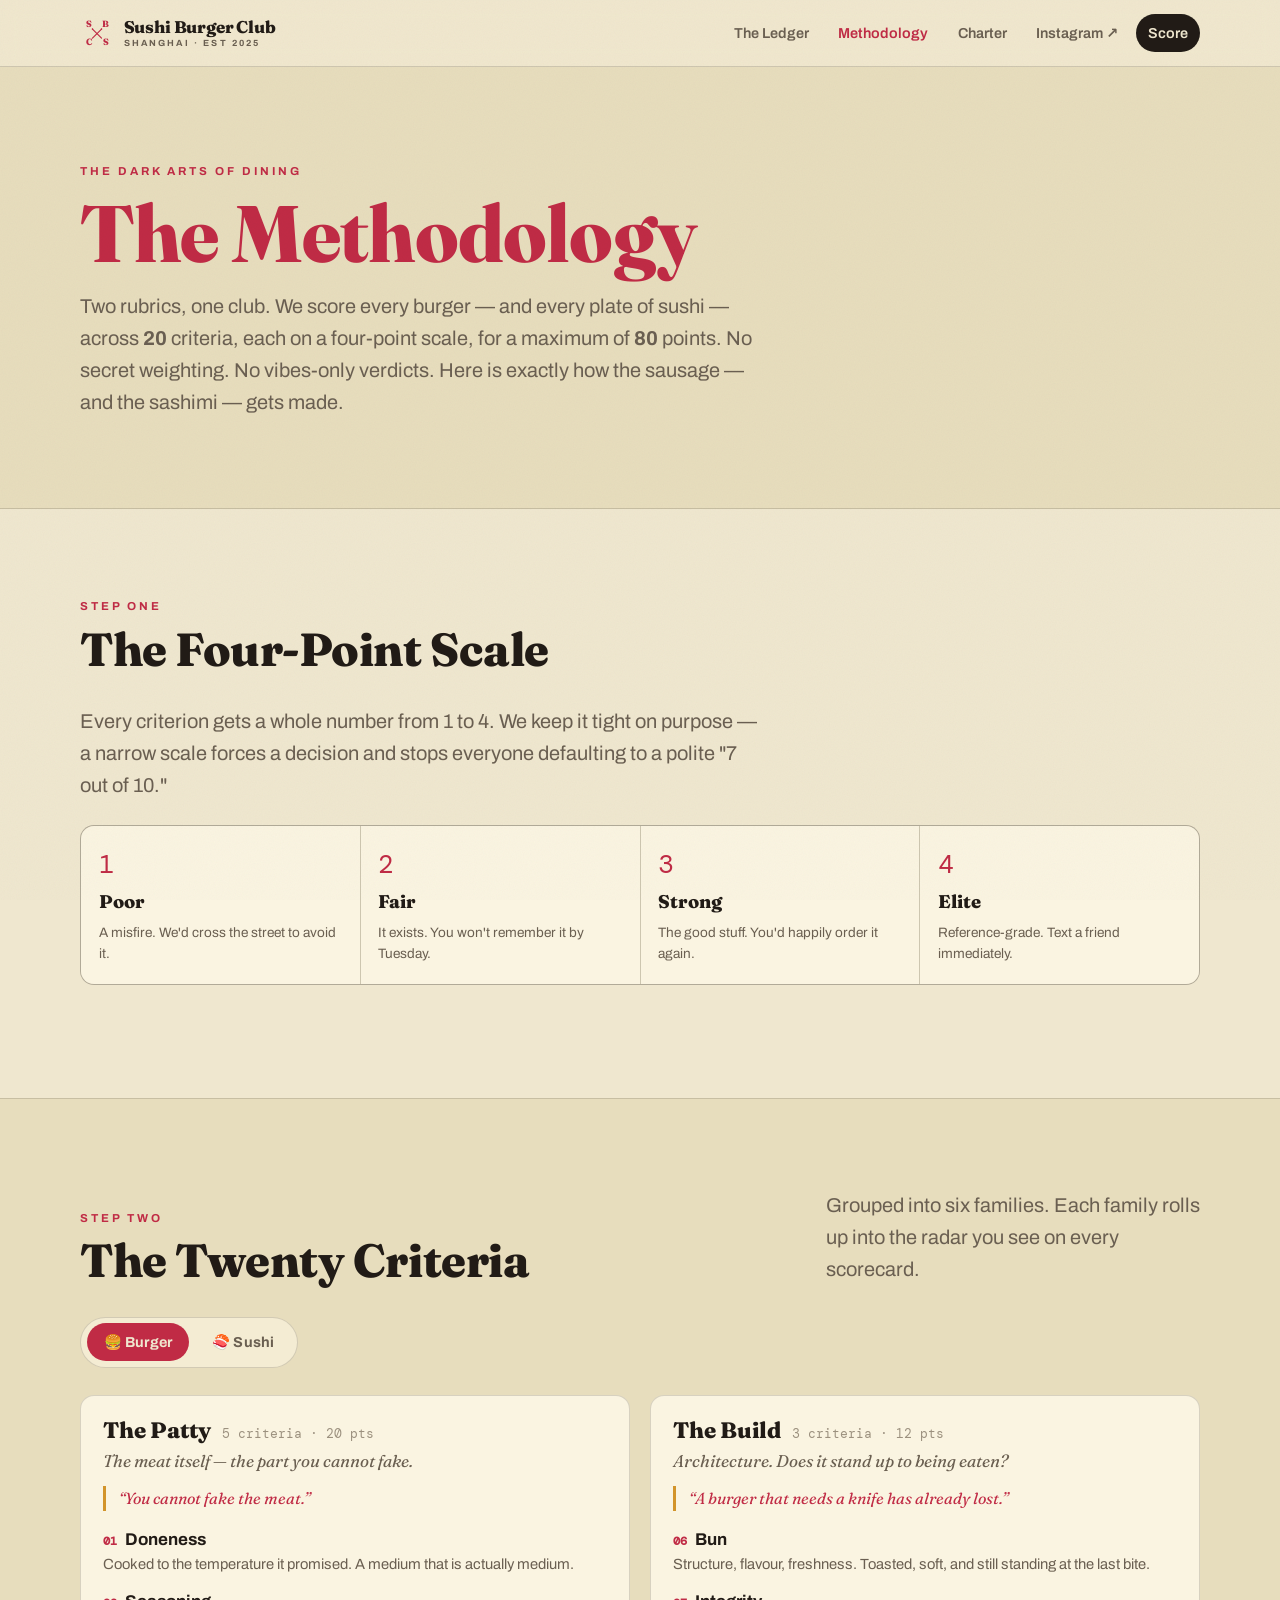
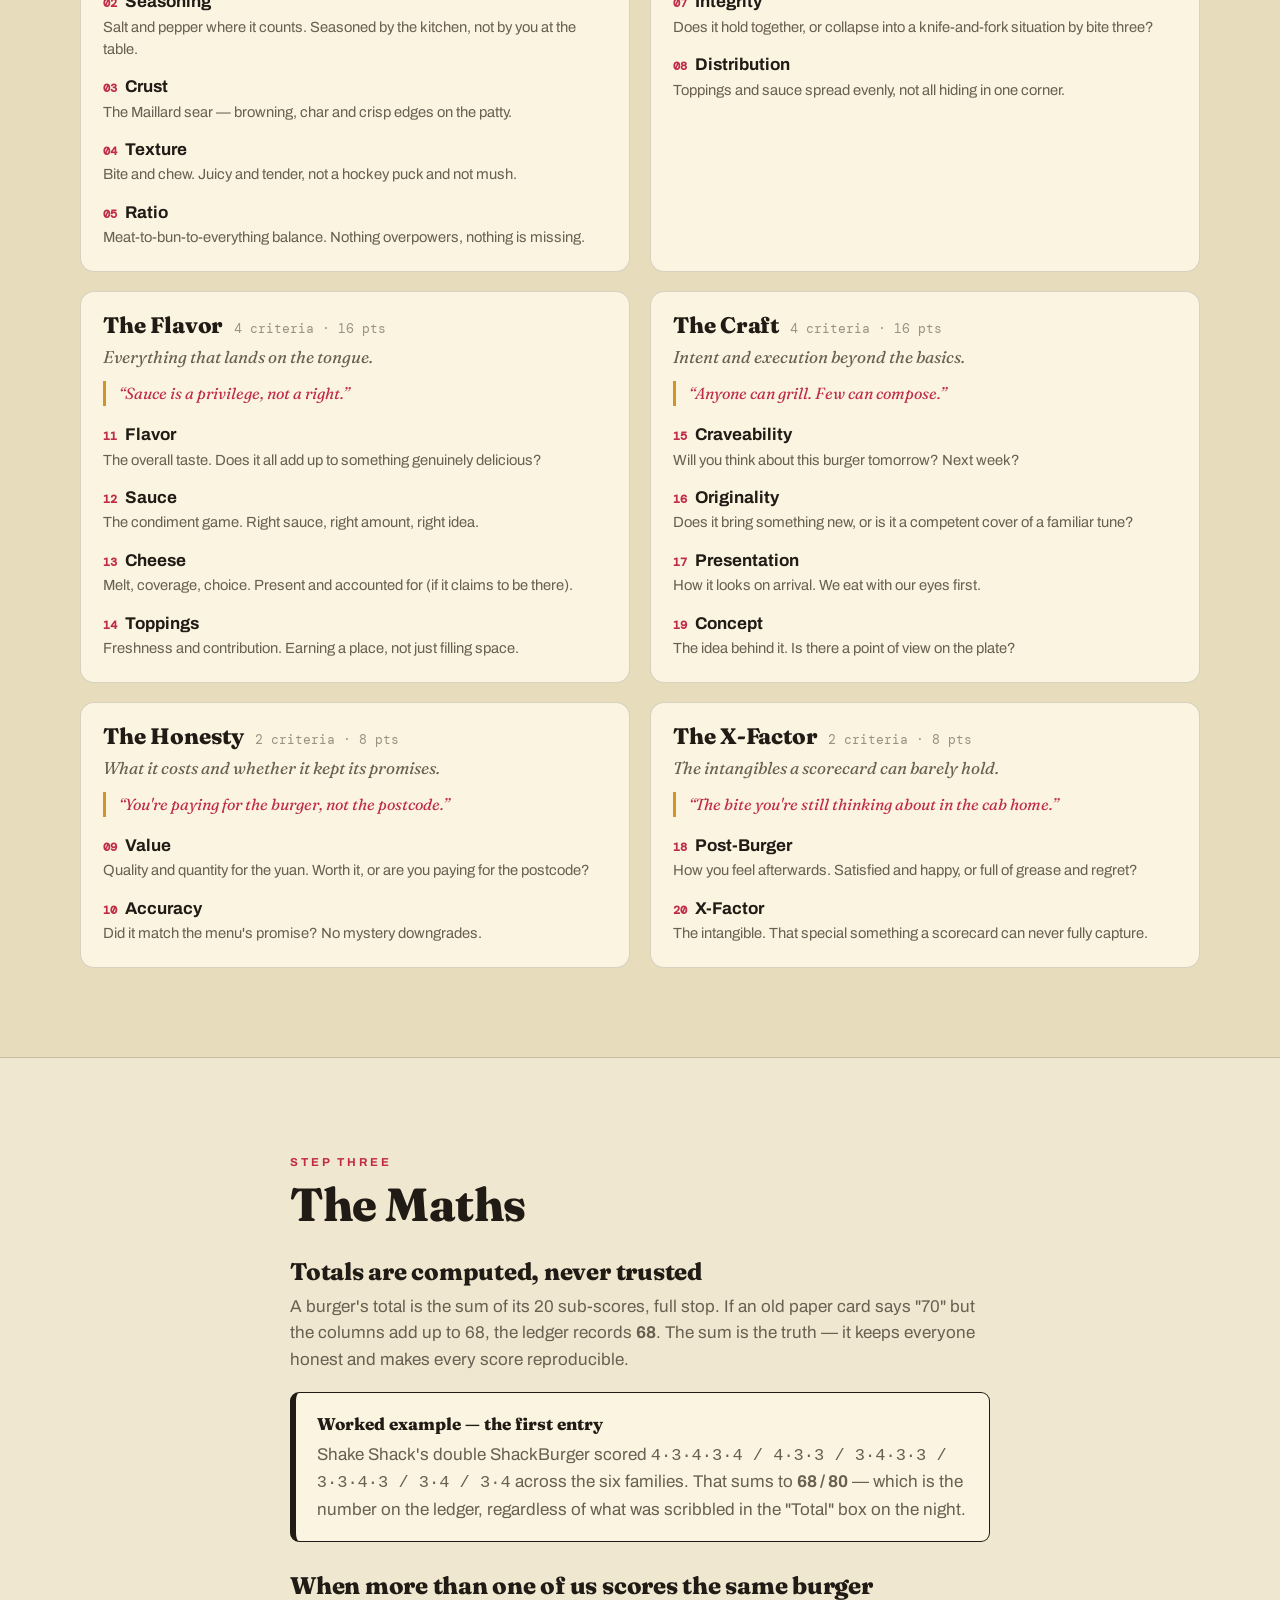
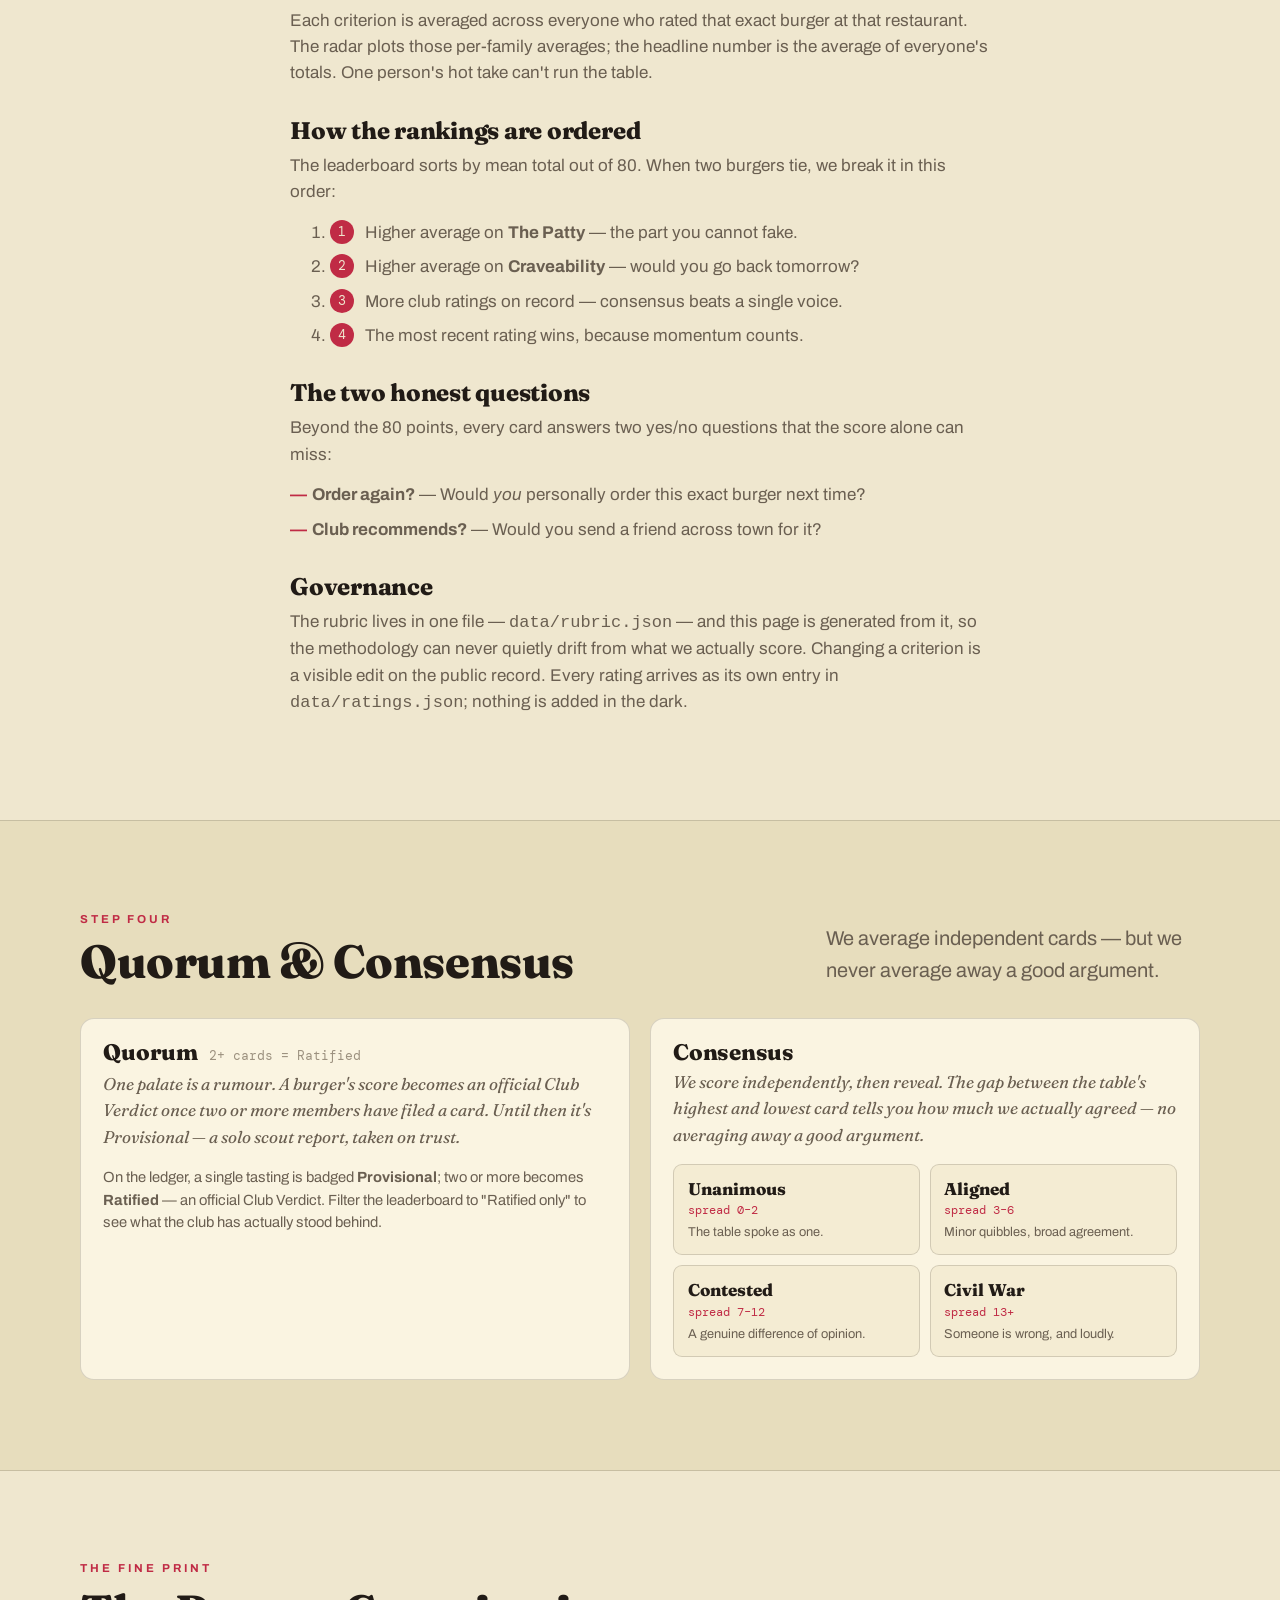
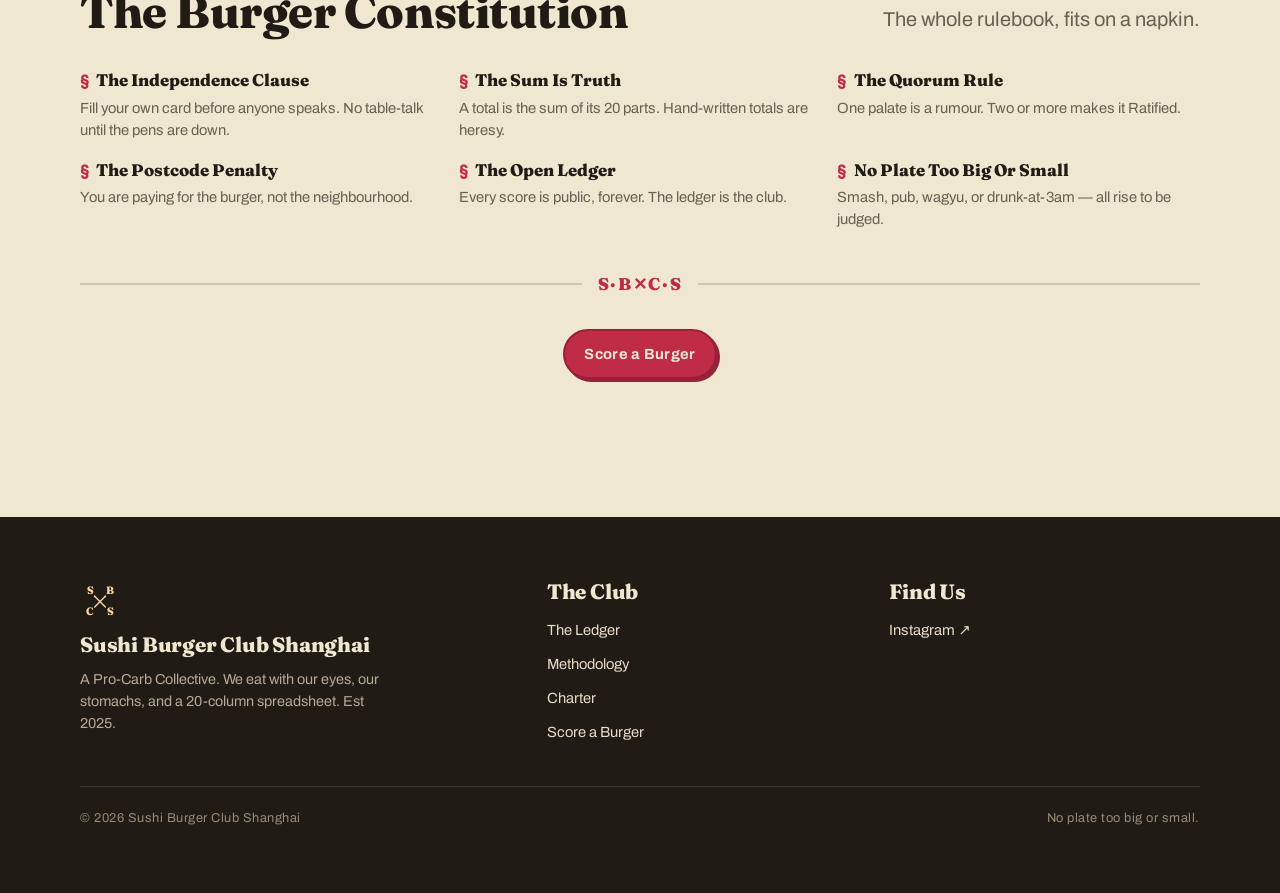
==== commit 5da49326: "Rename nav CTA 'Score a Burger' → 'Score' (we score sushi too) Co-Authored-By: Claude Opus 4.8 (1M c" ====
--- a/methodology.html
+++ b/methodology.html
@@ -32,7 +32,7 @@
         <a href="methodology.html" class="active">Methodology</a>
         <a href="index.html#charter">Charter</a>
         <a href="https://www.instagram.com/sushi.burger.club/" target="_blank" rel="noopener">Instagram ↗</a>
-        <a href="score.html" class="cta">Score a Burger</a>
+        <a href="score.html" class="cta">Score</a>
       </div>
     </nav>
   </header>
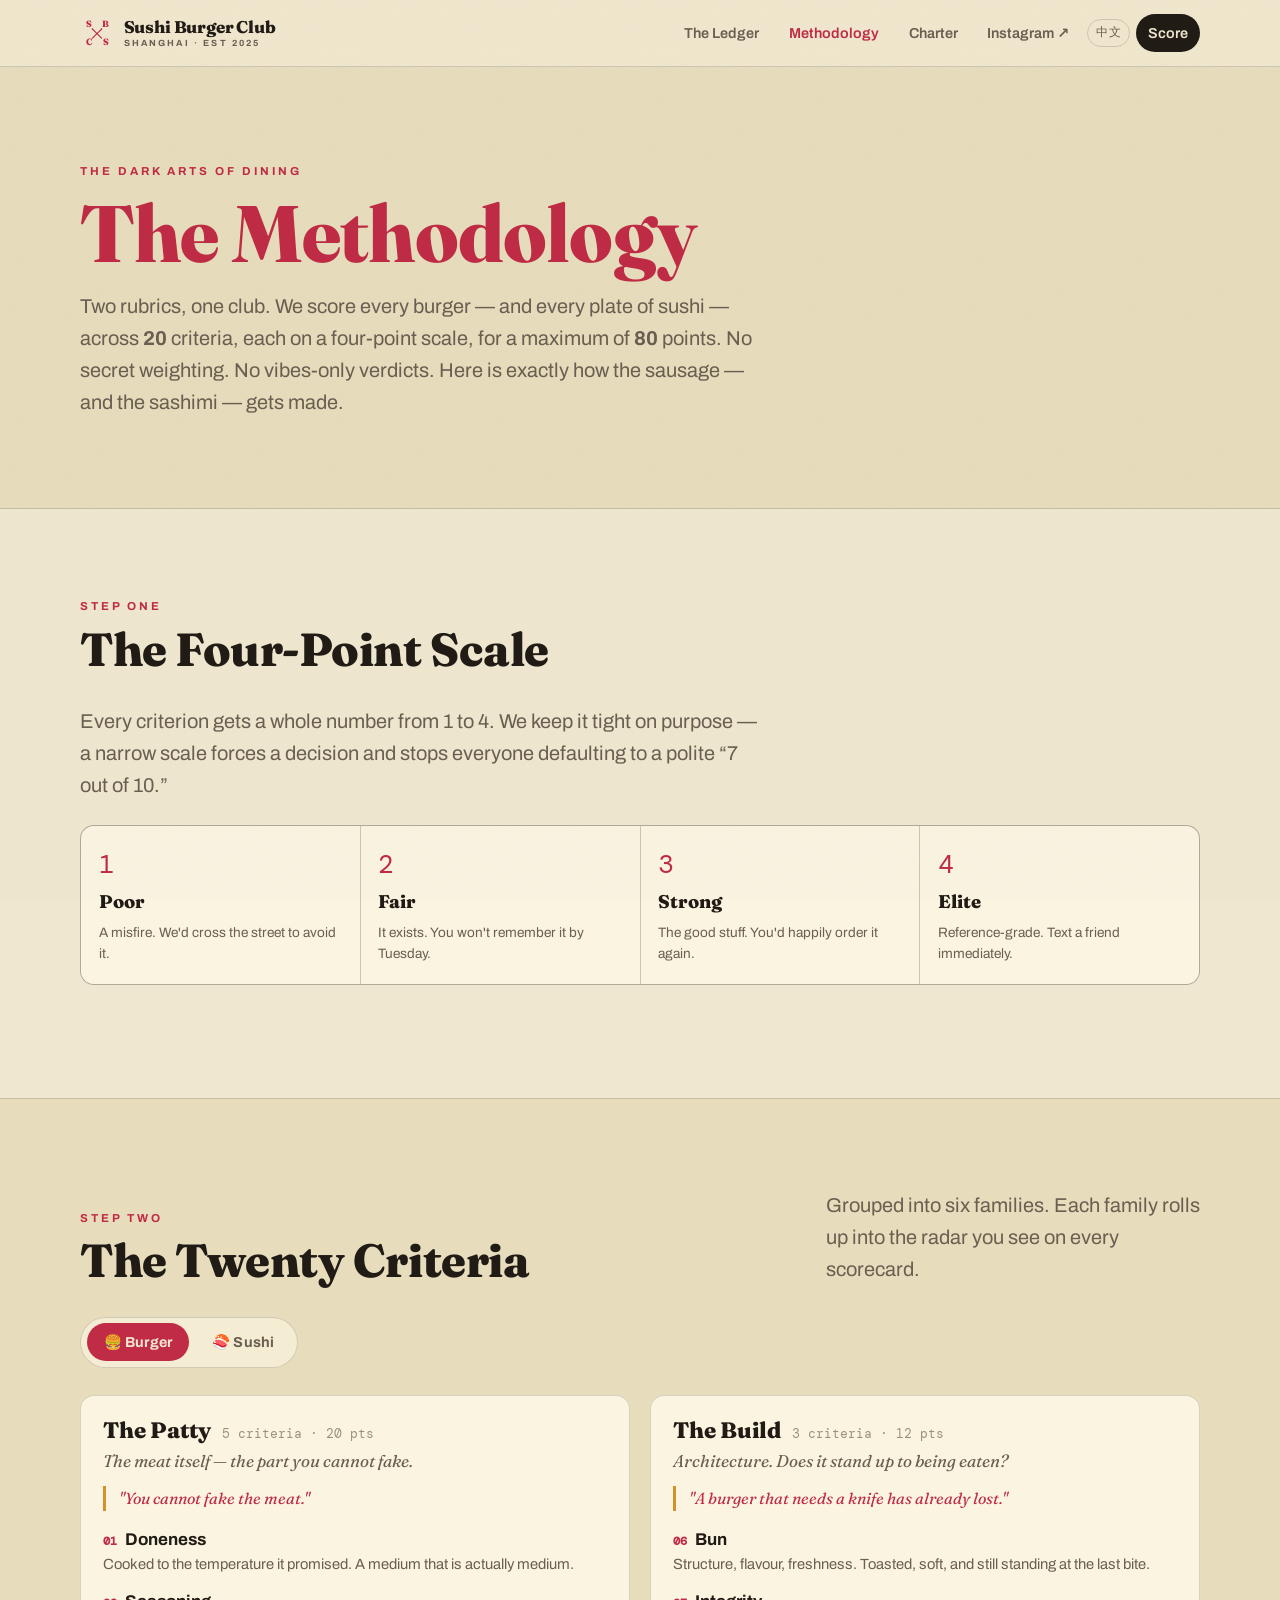
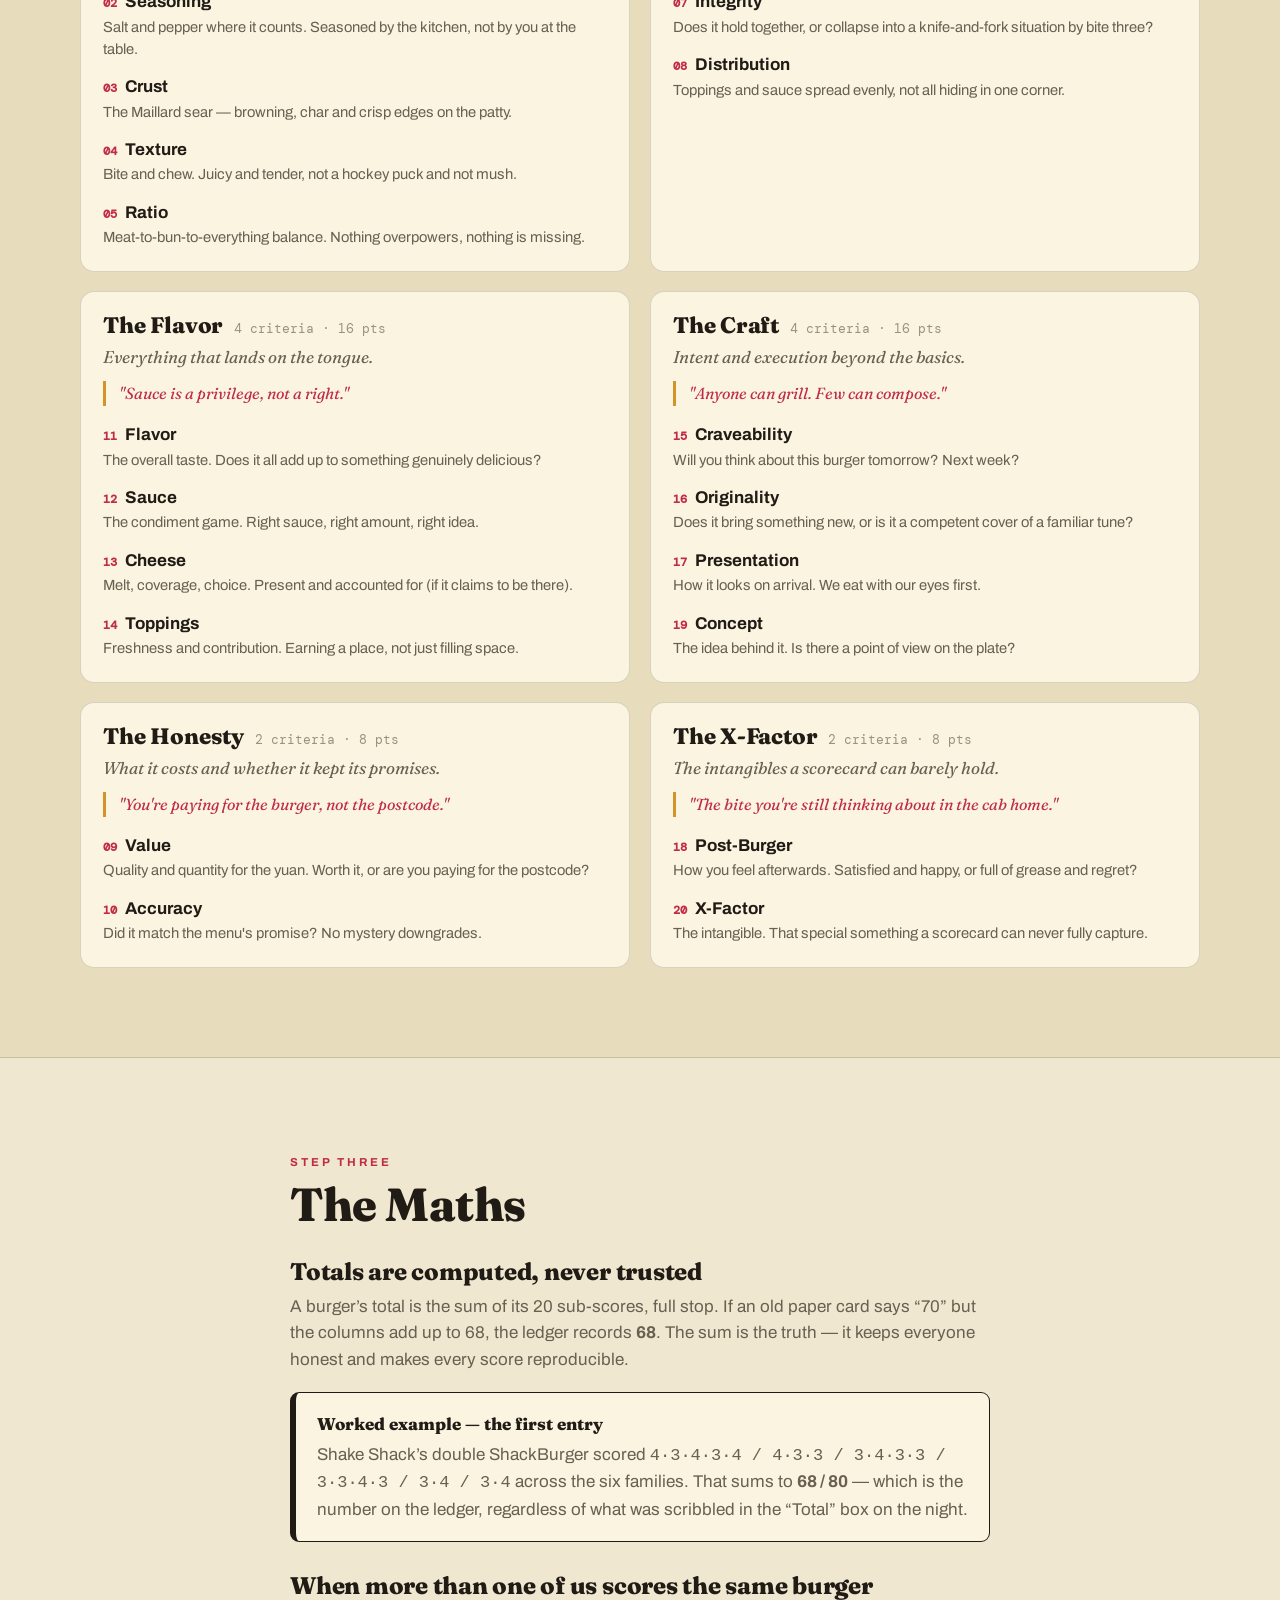
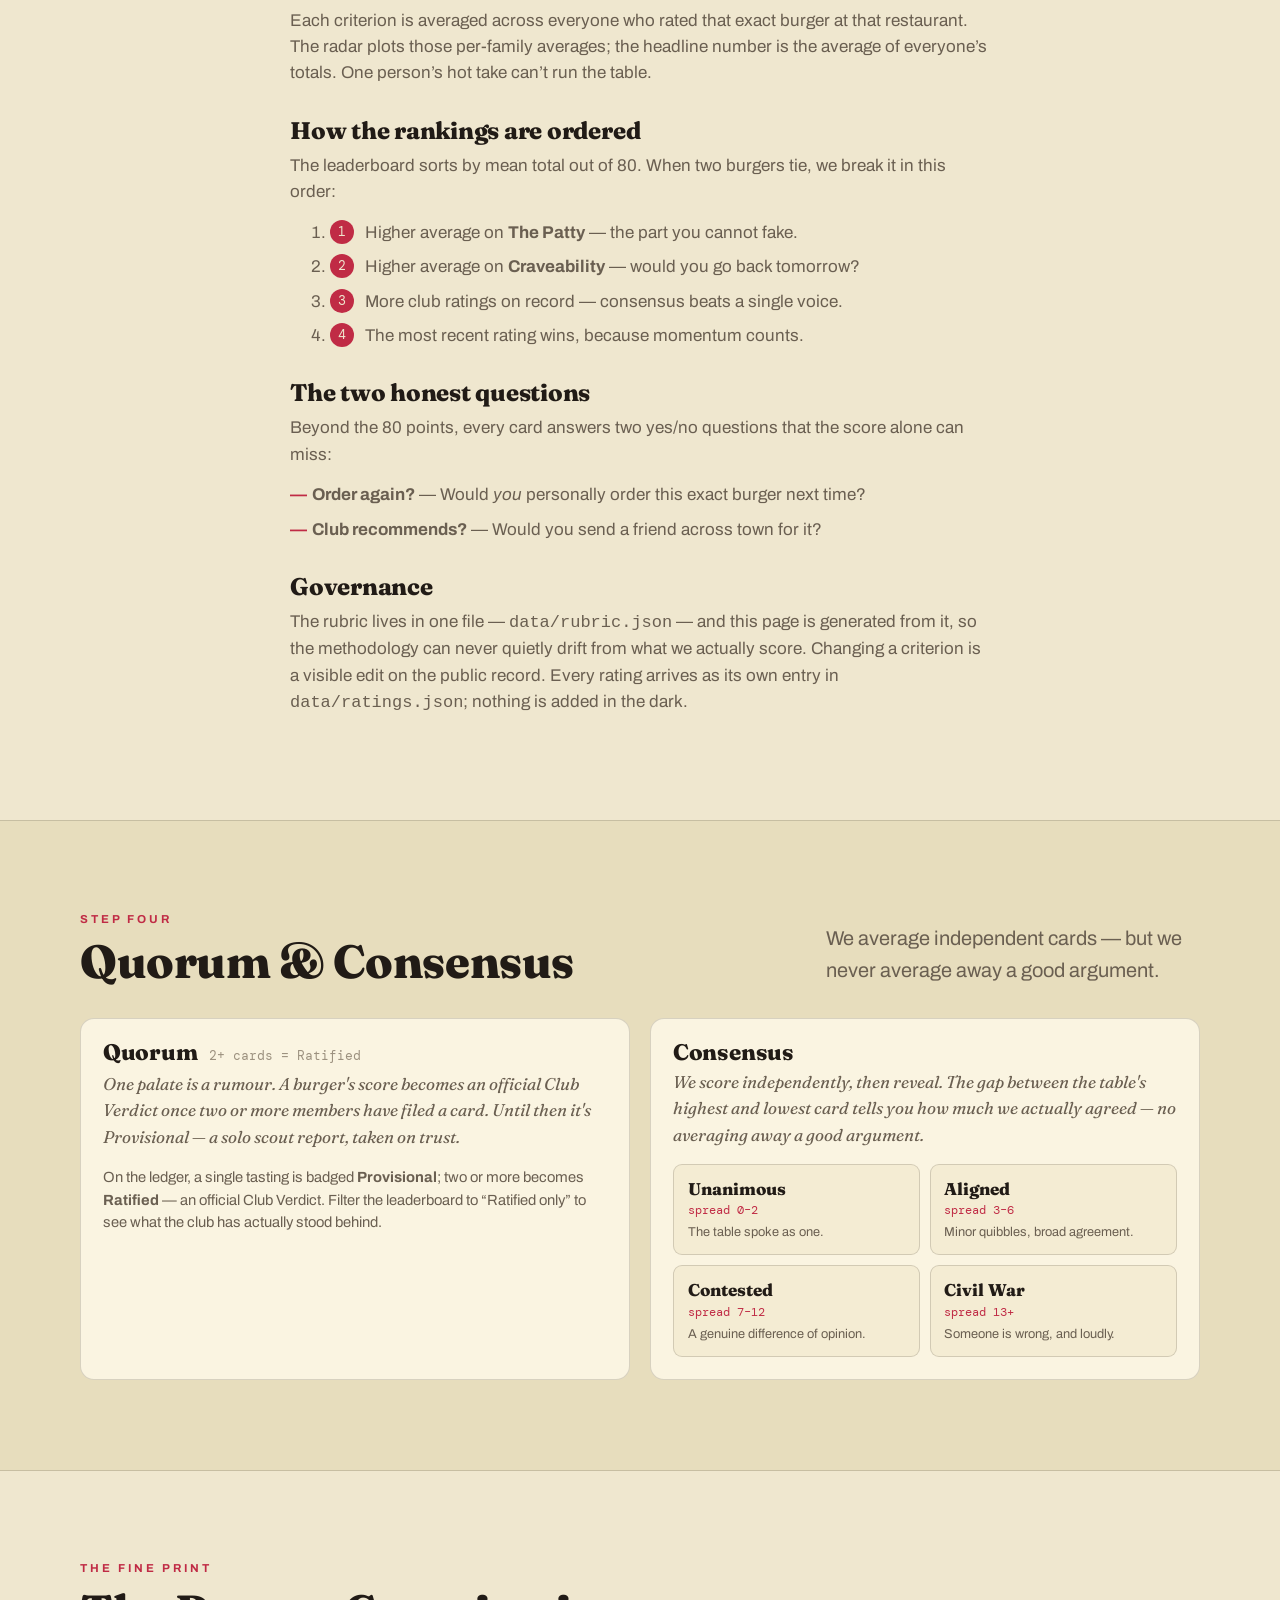
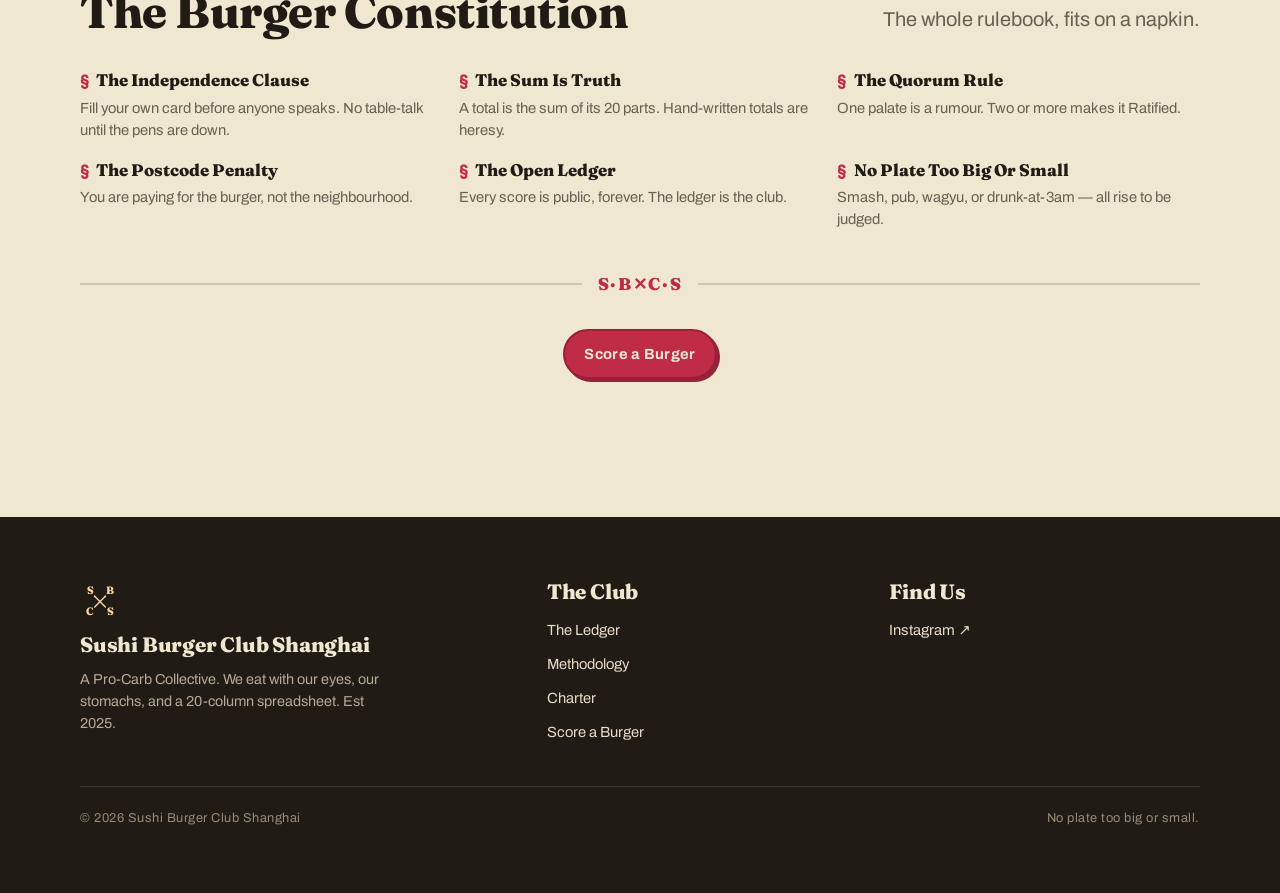
==== commit 1ddf1411: "Add EN/中文 language toggle across all three pages - New assets/i18n.js: full EN + ZH translation dict" ====
--- a/methodology.html
+++ b/methodology.html
@@ -19,20 +19,22 @@
       <a class="brand" href="index.html" aria-label="Sushi Burger Club Shanghai home">
         <svg class="mark" viewBox="0 0 120 120" aria-hidden="true">
           <g fill="currentColor" font-family="Fraunces, Georgia, serif" font-weight="800" font-size="32" text-anchor="middle">
-            <text x="30" y="40">S</text><text x="90" y="40">B</text><text x="30" y="101">C</text><text x="90" y="101">S</text>
+            <text x="30" y="40">S</text><text x="90" y="40">B</text>
+            <text x="30" y="101">C</text><text x="90" y="101">S</text>
           </g>
           <g stroke="currentColor" stroke-width="4" stroke-linecap="round"><line x1="44" y1="46" x2="76" y2="78"/><line x1="76" y1="46" x2="44" y2="78"/></g>
           <g fill="currentColor"><circle cx="44" cy="46" r="2.8"/><circle cx="76" cy="46" r="2.8"/></g>
         </svg>
-        <span class="brand-text"><b>Sushi Burger Club</b><span>Shanghai · Est 2025</span></span>
+        <span class="brand-text"><b>Sushi Burger Club</b><span data-i18n="brand.sub">Shanghai · Est 2025</span></span>
       </a>
       <button class="nav-toggle" aria-label="Menu" aria-expanded="false"><span></span></button>
       <div class="nav-links" id="navLinks">
-        <a href="index.html">The Ledger</a>
-        <a href="methodology.html" class="active">Methodology</a>
-        <a href="index.html#charter">Charter</a>
+        <a href="index.html" data-i18n="nav.ledger">The Ledger</a>
+        <a href="methodology.html" class="active" data-i18n="nav.methodology">Methodology</a>
+        <a href="index.html#charter" data-i18n="nav.charter">Charter</a>
         <a href="https://www.instagram.com/sushi.burger.club/" target="_blank" rel="noopener">Instagram ↗</a>
-        <a href="score.html" class="cta">Score</a>
+        <button id="langBtn" class="lang-btn">中文</button>
+        <a href="score.html" class="cta" data-i18n="nav.score">Score</a>
       </div>
     </nav>
   </header>
@@ -40,9 +42,9 @@
   <!-- hero -->
   <section class="band method-hero">
     <div class="wrap">
-      <span class="eyebrow" data-reveal>The Dark Arts of Dining</span>
-      <h1 style="font-size:clamp(2.6rem,7vw,5rem);color:var(--crimson);max-width:14ch;margin-top:.6rem" data-reveal>The Methodology</h1>
-      <p class="lead" style="max-width:62ch;margin-top:1rem" data-reveal>
+      <span class="eyebrow" data-reveal data-i18n="meth.eyebrow">The Dark Arts of Dining</span>
+      <h1 style="font-size:clamp(2.6rem,7vw,5rem);color:var(--crimson);max-width:14ch;margin-top:.6rem" data-reveal data-i18n="meth.title">The Methodology</h1>
+      <p class="lead" style="max-width:62ch;margin-top:1rem" data-reveal data-i18n="meth.lead">
         Two rubrics, one club. We score every burger — and every plate of sushi — across
         <strong id="critTotal">20</strong> criteria, each on a four-point scale, for a maximum of
         <strong id="maxTotal">80</strong> points. No secret weighting. No vibes-only verdicts. Here is exactly how
@@ -55,9 +57,9 @@
   <section class="band">
     <div class="wrap">
       <div class="section-head" data-reveal>
-        <div><span class="eyebrow">Step One</span><h2>The Four-Point Scale</h2></div>
+        <div><span class="eyebrow" data-i18n="scale.eyebrow">Step One</span><h2 data-i18n="scale.title">The Four-Point Scale</h2></div>
       </div>
-      <p class="lead" data-reveal style="max-width:62ch">Every criterion gets a whole number from 1 to 4. We keep it tight on purpose — a narrow scale forces a decision and stops everyone defaulting to a polite "7 out of 10."</p>
+      <p class="lead" data-reveal style="max-width:62ch" data-i18n="scale.lead">Every criterion gets a whole number from 1 to 4. We keep it tight on purpose — a narrow scale forces a decision and stops everyone defaulting to a polite "7 out of 10."</p>
       <div class="scale-legend" id="scaleLegend" data-reveal></div>
     </div>
   </section>
@@ -66,8 +68,8 @@
   <section class="band band--paper2">
     <div class="wrap">
       <div class="section-head" data-reveal>
-        <div><span class="eyebrow">Step Two</span><h2>The Twenty Criteria</h2></div>
-        <p class="lead" style="max-width:34ch">Grouped into six families. Each family rolls up into the radar you see on every scorecard.</p>
+        <div><span class="eyebrow" data-i18n="criteria.eyebrow">Step Two</span><h2 data-i18n="criteria.title">The Twenty Criteria</h2></div>
+        <p class="lead" style="max-width:34ch" data-i18n="criteria.lead">Grouped into six families. Each family rolls up into the radar you see on every scorecard.</p>
       </div>
       <div class="rtabs" id="rubricTabs"><!-- category tabs injected --></div>
       <div class="rubric-groups" id="rubricRoot"><!-- injected from rubric.json --></div>
@@ -77,38 +79,38 @@
   <!-- the maths -->
   <section class="band">
     <div class="wrap method-prose" data-reveal>
-      <span class="eyebrow">Step Three</span>
-      <h2 style="font-size:clamp(1.9rem,4vw,2.9rem);margin-top:.4rem">The Maths</h2>
+      <span class="eyebrow" data-i18n="maths.eyebrow">Step Three</span>
+      <h2 style="font-size:clamp(1.9rem,4vw,2.9rem);margin-top:.4rem" data-i18n="maths.title">The Maths</h2>
 
-      <h3>Totals are computed, never trusted</h3>
-      <p>A burger's total is the sum of its 20 sub-scores, full stop. If an old paper card says "70" but the columns add up to 68, the ledger records <strong>68</strong>. The sum is the truth — it keeps everyone honest and makes every score reproducible.</p>
+      <h3 data-i18n="maths.h3.computed">Totals are computed, never trusted</h3>
+      <p data-i18n="maths.body.computed">A burger's total is the sum of its 20 sub-scores, full stop. If an old paper card says "70" but the columns add up to 68, the ledger records <strong>68</strong>. The sum is the truth — it keeps everyone honest and makes every score reproducible.</p>
 
       <div class="callout">
-        <div class="ct">Worked example — the first entry</div>
-        <p style="margin:0">Shake Shack's double ShackBurger scored <code>4·3·4·3·4 / 4·3·3 / 3·4·3·3 / 3·3·4·3 / 3·4 / 3·4</code> across the six families. That sums to <strong>68 / 80</strong> — which is the number on the ledger, regardless of what was scribbled in the "Total" box on the night.</p>
+        <div class="ct" data-i18n="maths.callout.title">Worked example — the first entry</div>
+        <p style="margin:0" data-i18n="maths.callout.body">Shake Shack's double ShackBurger scored <code>4·3·4·3·4 / 4·3·3 / 3·4·3·3 / 3·3·4·3 / 3·4 / 3·4</code> across the six families. That sums to <strong>68 / 80</strong> — which is the number on the ledger, regardless of what was scribbled in the "Total" box on the night.</p>
       </div>
 
-      <h3>When more than one of us scores the same burger</h3>
-      <p>Each criterion is averaged across everyone who rated that exact burger at that restaurant. The radar plots those per-family averages; the headline number is the average of everyone's totals. One person's hot take can't run the table.</p>
+      <h3 data-i18n="maths.h3.multi">When more than one of us scores the same burger</h3>
+      <p data-i18n="maths.body.multi">Each criterion is averaged across everyone who rated that exact burger at that restaurant. The radar plots those per-family averages; the headline number is the average of everyone's totals. One person's hot take can't run the table.</p>
 
-      <h3>How the rankings are ordered</h3>
-      <p>The leaderboard sorts by mean total out of 80. When two burgers tie, we break it in this order:</p>
+      <h3 data-i18n="maths.h3.ranking">How the rankings are ordered</h3>
+      <p data-i18n="maths.body.ranking">The leaderboard sorts by mean total out of 80. When two burgers tie, we break it in this order:</p>
       <ol>
-        <li>Higher average on <strong>The Patty</strong> — the part you cannot fake.</li>
-        <li>Higher average on <strong>Craveability</strong> — would you go back tomorrow?</li>
-        <li>More club ratings on record — consensus beats a single voice.</li>
-        <li>The most recent rating wins, because momentum counts.</li>
+        <li data-i18n="maths.ranking.1">Higher average on <strong>The Patty</strong> — the part you cannot fake.</li>
+        <li data-i18n="maths.ranking.2">Higher average on <strong>Craveability</strong> — would you go back tomorrow?</li>
+        <li data-i18n="maths.ranking.3">More club ratings on record — consensus beats a single voice.</li>
+        <li data-i18n="maths.ranking.4">The most recent rating wins, because momentum counts.</li>
       </ol>
 
-      <h3>The two honest questions</h3>
-      <p>Beyond the 80 points, every card answers two yes/no questions that the score alone can miss:</p>
+      <h3 data-i18n="maths.h3.honest">The two honest questions</h3>
+      <p data-i18n="maths.body.honest">Beyond the 80 points, every card answers two yes/no questions that the score alone can miss:</p>
       <ul class="dash">
-        <li><strong>Order again?</strong> — Would <em>you</em> personally order this exact burger next time?</li>
-        <li><strong>Club recommends?</strong> — Would you send a friend across town for it?</li>
+        <li data-i18n="maths.honest.1"><strong>Order again?</strong> — Would <em>you</em> personally order this exact burger next time?</li>
+        <li data-i18n="maths.honest.2"><strong>Club recommends?</strong> — Would you send a friend across town for it?</li>
       </ul>
 
-      <h3>Governance</h3>
-      <p>The rubric lives in one file — <code>data/rubric.json</code> — and this page is generated from it, so the methodology can never quietly drift from what we actually score. Changing a criterion is a visible edit on the public record. Every rating arrives as its own entry in <code>data/ratings.json</code>; nothing is added in the dark.</p>
+      <h3 data-i18n="maths.h3.governance">Governance</h3>
+      <p data-i18n="maths.body.governance">The rubric lives in one file — <code>data/rubric.json</code> — and this page is generated from it, so the methodology can never quietly drift from what we actually score. Changing a criterion is a visible edit on the public record. Every rating arrives as its own entry in <code>data/ratings.json</code>; nothing is added in the dark.</p>
 
     </div>
   </section>
@@ -117,17 +119,17 @@
   <section class="band band--paper2">
     <div class="wrap">
       <div class="section-head" data-reveal>
-        <div><span class="eyebrow">Step Four</span><h2>Quorum &amp; Consensus</h2></div>
-        <p class="lead" style="max-width:34ch">We average independent cards — but we never average away a good argument.</p>
+        <div><span class="eyebrow" data-i18n="quorum.eyebrow">Step Four</span><h2 data-i18n="quorum.title">Quorum &amp; Consensus</h2></div>
+        <p class="lead" style="max-width:34ch" data-i18n="quorum.lead">We average independent cards — but we never average away a good argument.</p>
       </div>
       <div class="rubric-groups">
         <article class="rubric-card" data-reveal>
-          <div class="rc-head"><h3>Quorum</h3><span class="count">2+ cards = Ratified</span></div>
+          <div class="rc-head"><h3 data-i18n="quorum.card.title">Quorum</h3><span class="count" data-i18n="quorum.card.count">2+ cards = Ratified</span></div>
           <p class="rc-blurb" id="quorumBlurb"></p>
-          <p style="color:var(--ink-soft);font-size:.92rem">On the ledger, a single tasting is badged <strong>Provisional</strong>; two or more becomes <strong>Ratified</strong> — an official Club Verdict. Filter the leaderboard to "Ratified only" to see what the club has actually stood behind.</p>
+          <p style="color:var(--ink-soft);font-size:.92rem" data-i18n="quorum.card.desc">On the ledger, a single tasting is badged <strong>Provisional</strong>; two or more becomes <strong>Ratified</strong> — an official Club Verdict. Filter the leaderboard to "Ratified only" to see what the club has actually stood behind.</p>
         </article>
         <article class="rubric-card" data-reveal>
-          <div class="rc-head"><h3>Consensus</h3></div>
+          <div class="rc-head"><h3 data-i18n="consensus.card.title">Consensus</h3></div>
           <p class="rc-blurb" id="consensusBlurb"></p>
           <div class="bands" id="consensusBands"></div>
         </article>
@@ -139,13 +141,13 @@
   <section class="band">
     <div class="wrap">
       <div class="section-head" data-reveal>
-        <div><span class="eyebrow">The Fine Print</span><h2>The Burger Constitution</h2></div>
-        <p class="lead" style="max-width:34ch">The whole rulebook, fits on a napkin.</p>
+        <div><span class="eyebrow" data-i18n="constitution.eyebrow">The Fine Print</span><h2 data-i18n="constitution.title">The Burger Constitution</h2></div>
+        <p class="lead" style="max-width:34ch" data-i18n="constitution.lead">The whole rulebook, fits on a napkin.</p>
       </div>
       <dl class="clauses clauses--wide" id="constitutionList" data-reveal></dl>
       <div class="chopstick-rule" style="margin-top:2.5rem"><span class="x">S·B✕C·S</span></div>
       <div style="text-align:center;margin-top:2rem">
-        <a href="score.html" class="btn btn--crimson">Score a Burger</a>
+        <a href="score.html" class="btn btn--crimson" data-i18n="constitution.cta">Score a Burger</a>
       </div>
     </div>
   </section>
@@ -161,28 +163,29 @@
           <g fill="currentColor"><circle cx="44" cy="46" r="2.8"/><circle cx="76" cy="46" r="2.8"/></g>
         </svg>
         <h4>Sushi Burger Club Shanghai</h4>
-        <p>A Pro-Carb Collective. We eat with our eyes, our stomachs, and a 20-column spreadsheet. Est 2025.</p>
+        <p data-i18n="footer.tagline">A Pro-Carb Collective. We eat with our eyes, our stomachs, and a 20-column spreadsheet. Est 2025.</p>
       </div>
       <div class="footer-col">
-        <h4>The Club</h4>
+        <h4 data-i18n="footer.club">The Club</h4>
         <ul>
-          <li><a href="index.html#leaderboard">The Ledger</a></li>
-          <li><a href="methodology.html">Methodology</a></li>
-          <li><a href="index.html#charter">Charter</a></li>
-          <li><a href="score.html">Score a Burger</a></li>
+          <li><a href="index.html#leaderboard" data-i18n="nav.ledger">The Ledger</a></li>
+          <li><a href="methodology.html" data-i18n="nav.methodology">Methodology</a></li>
+          <li><a href="index.html#charter" data-i18n="nav.charter">Charter</a></li>
+          <li><a href="score.html" data-i18n="footer.score.link">Score a Burger</a></li>
         </ul>
       </div>
       <div class="footer-col">
-        <h4>Find Us</h4>
+        <h4 data-i18n="footer.findus">Find Us</h4>
         <ul><li><a href="https://www.instagram.com/sushi.burger.club/" target="_blank" rel="noopener">Instagram ↗</a></li></ul>
       </div>
     </div>
     <div class="wrap footer-bottom">
       <span>© <span id="year">2026</span> Sushi Burger Club Shanghai</span>
-      <span>No plate too big or small.</span>
+      <span data-i18n="footer.copy">No plate too big or small.</span>
     </div>
   </footer>
 
+  <script src="assets/i18n.js"></script>
   <script src="assets/app.js"></script>
 </body>
 </html>
--- a/assets/styles.css
+++ b/assets/styles.css
@@ -168,6 +168,16 @@
 .nav-links a.active { color: var(--crimson); }
 .nav-links a.cta { color: var(--paper); background: var(--ink); }
 .nav-links a.cta:hover { background: var(--crimson); }
+/* language toggle button */
+.lang-btn {
+  font-family: var(--mono); font-size: .72rem; font-weight: 500; letter-spacing: .06em;
+  padding: .32em .7em; border-radius: 999px;
+  border: 1.5px solid var(--line); background: transparent; color: var(--ink-soft);
+  cursor: pointer; transition: color .15s, border-color .15s, background .15s;
+  white-space: nowrap;
+}
+.lang-btn:hover { color: var(--ink); border-color: var(--ink); background: var(--card); }
+
 .nav-toggle { display: none; width: 42px; height: 42px; border-radius: 10px; border: 1.5px solid var(--line); }
 .nav-toggle span, .nav-toggle span::before, .nav-toggle span::after {
   content: ""; display: block; width: 18px; height: 2px; background: var(--ink); margin-inline: auto; position: relative;
